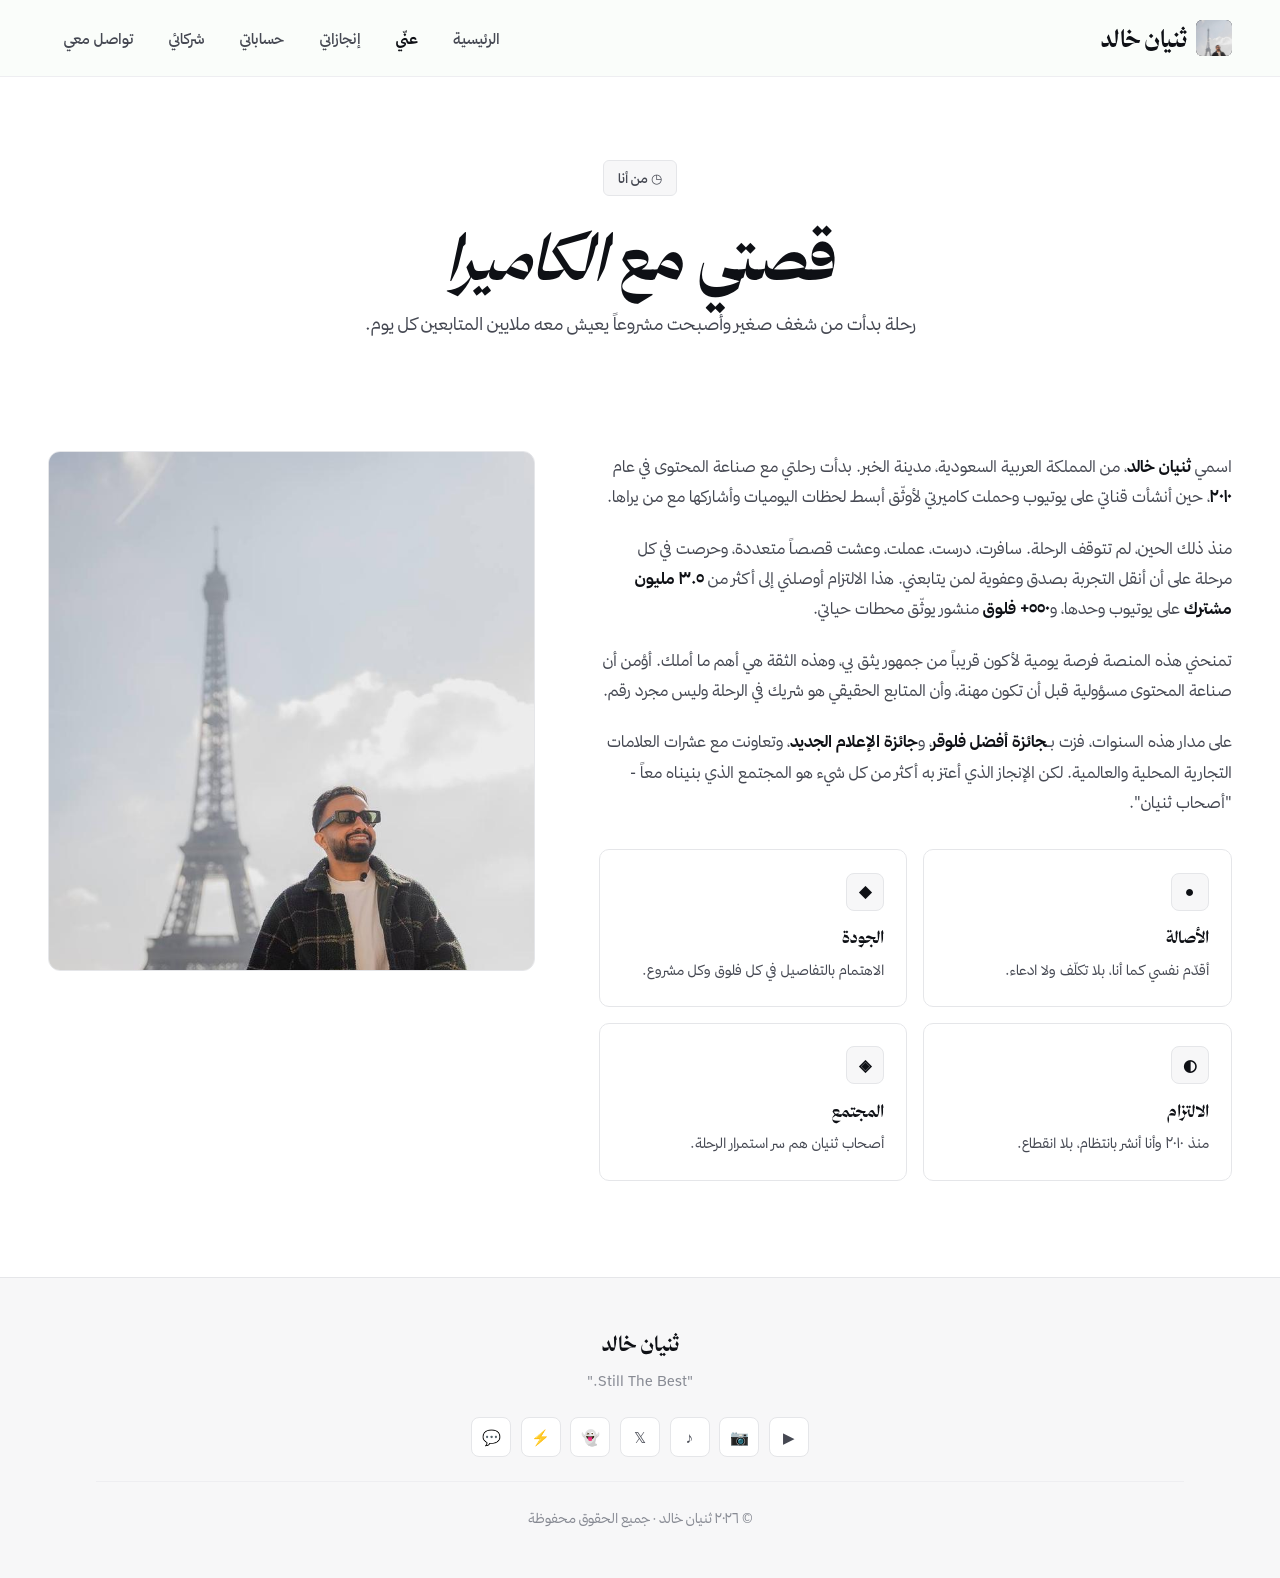
==== about.html @ 7612b8e5 "Add files via upload" ====
<!DOCTYPE html>
<html lang="ar" dir="rtl">
<head>
<meta charset="UTF-8">
<meta name="viewport" content="width=device-width, initial-scale=1.0">
<title>عنّي | ثنيان خالد</title>
<link rel="stylesheet" href="styles.css">
<style>
.about-grid{
  display:grid;
  grid-template-columns:1.3fr 1fr;
  gap:4rem;
  align-items:start;
  margin-top:3rem;
}
.about-content p{
  color:var(--text-soft);
  font-size:1rem;
  line-height:1.9;
  margin-bottom:1.3rem;
}
.about-content p strong{color:var(--text);font-weight:700}

.about-visual{
  position:sticky;
  top:100px;
}
.about-photo{
  width:100%;
  height:520px;
  border-radius:12px;
  overflow:hidden;
  background:var(--bg-soft);
  border:1px solid var(--border);
}
.about-photo img{
  width:100%;
  height:100%;
  object-fit:cover;
  object-position:center top;
}

.values{
  display:grid;
  grid-template-columns:repeat(2,1fr);
  gap:1rem;
  margin-top:2rem;
}
.value-item{
  padding:1.4rem;
  background:#fff;
  border:1px solid var(--border);
  border-radius:10px;
  transition:border-color .2s;
}
.value-item:hover{
  border-color:var(--text-muted);
}
.value-icon{
  width:38px;height:38px;
  border-radius:8px;
  background:var(--bg-soft);
  border:1px solid var(--border);
  display:flex;
  align-items:center;
  justify-content:center;
  color:var(--text);
  font-weight:700;
  margin-bottom:.8rem;
}
.value-item h4{
  font-family:'Thmanyah Display',serif;
  font-size:1.05rem;
  font-weight:700;
  color:var(--text);
  margin-bottom:.3rem;
}
.value-item p{
  color:var(--text-soft);
  font-size:.88rem;
  margin:0;
}

@media (max-width:1024px){
  .about-grid{grid-template-columns:1fr;gap:3rem}
  .about-visual{position:relative;top:0}
  .about-photo{height:480px;max-width:500px;margin:0 auto}
}
@media (max-width:768px){
  .values{grid-template-columns:1fr}
  .about-photo{height:400px}
}
</style>
</head>
<body>

<header class="site-header">
  <a href="index.html" class="brand">
    <span class="brand-mark"><img src="thunayyan.jpg" alt="ث"></span>
    <span>ثنيان خالد</span>
  </a>
  <nav>
    <ul class="nav-menu">
      <li><a href="index.html">الرئيسية</a></li>
      <li><a href="about.html" class="active">عنّي</a></li>
      <li><a href="achievements.html">إنجازاتي</a></li>
      <li><a href="social.html">حساباتي</a></li>
      <li><a href="partners.html">شركائي</a></li>
      <li><a href="contact.html">تواصل معي</a></li>
    </ul>
  </nav>
  <button class="menu-toggle" aria-label="القائمة">☰</button>
</header>

<main>
  <div class="container">
    <section class="page-hero">
      <div class="breadcrumb">◷ من أنا</div>
      <h1>قصتي مع <span class="accent">الكاميرا</span></h1>
      <p class="lead">رحلة بدأت من شغف صغير وأصبحت مشروعاً يعيش معه ملايين المتابعين كل يوم.</p>
    </section>

    <section>
      <div class="about-grid">
        <div class="about-content reveal">
          <p>اسمي <strong>ثنيان خالد</strong>، من المملكة العربية السعودية، مدينة الخبر. بدأت رحلتي مع صناعة المحتوى في عام <strong>٢٠١٠</strong>، حين أنشأت قناتي على يوتيوب وحملت كاميرتي لأوثّق أبسط لحظات اليوميات وأشاركها مع من يراها.</p>
          
          <p>منذ ذلك الحين، لم تتوقف الرحلة. سافرت، درست، عملت، وعشت قصصاً متعددة، وحرصت في كل مرحلة على أن أنقل التجربة بصدق وعفوية لمن يتابعني. هذا الالتزام أوصلني إلى أكثر من <strong>٣.٥ مليون مشترك</strong> على يوتيوب وحدها، و<strong>٥٥٠+ فلوق</strong> منشور يوثّق محطات حياتي.</p>

          <p>تمنحني هذه المنصة فرصة يومية لأكون قريباً من جمهور يثق بي، وهذه الثقة هي أهم ما أملك. أؤمن أن صناعة المحتوى مسؤولية قبل أن تكون مهنة، وأن المتابع الحقيقي هو شريك في الرحلة وليس مجرد رقم.</p>

          <p>على مدار هذه السنوات، فزت بـ<strong>جائزة أفضل فلوقر</strong>، و<strong>جائزة الإعلام الجديد</strong>، وتعاونت مع عشرات العلامات التجارية المحلية والعالمية. لكن الإنجاز الذي أعتز به أكثر من كل شيء هو المجتمع الذي بنيناه معاً - "أصحاب ثنيان".</p>

          <div class="values">
            <div class="value-item reveal">
              <div class="value-icon">●</div>
              <h4>الأصالة</h4>
              <p>أقدّم نفسي كما أنا، بلا تكلّف ولا ادعاء.</p>
            </div>
            <div class="value-item reveal">
              <div class="value-icon">◆</div>
              <h4>الجودة</h4>
              <p>الاهتمام بالتفاصيل في كل فلوق وكل مشروع.</p>
            </div>
            <div class="value-item reveal">
              <div class="value-icon">◐</div>
              <h4>الالتزام</h4>
              <p>منذ ٢٠١٠ وأنا أنشر بانتظام، بلا انقطاع.</p>
            </div>
            <div class="value-item reveal">
              <div class="value-icon">◈</div>
              <h4>المجتمع</h4>
              <p>أصحاب ثنيان هم سر استمرار الرحلة.</p>
            </div>
          </div>
        </div>

        <div class="about-visual reveal">
          <div class="about-photo">
            <img src="thunayyan.jpg" alt="ثنيان خالد">
          </div>
        </div>
      </div>
    </section>
  </div>
</main>

<footer class="site-footer">
  <div class="container">
    <div class="footer-brand">ثنيان خالد</div>
    <div class="footer-quote">"Still The Best."</div>
    <div class="footer-social">
      <a href="https://www.youtube.com/channel/UCtAUHu0stm1w5Sw_m1CaIKw" target="_blank">▶</a>
      <a href="https://www.instagram.com/thunayyan16" target="_blank">📷</a>
      <a href="https://www.tiktok.com/@tounk16" target="_blank">♪</a>
      <a href="https://x.com/Thunayyan16" target="_blank">𝕏</a>
      <a href="https://www.snapchat.com/@toun16" target="_blank">👻</a>
      <a href="https://kick.com/thunayyan16" target="_blank">⚡</a>
      <a href="https://discord.com/invite/25SVM4dC" target="_blank">💬</a>
    </div>
    <div class="footer-copy">© ٢٠٢٦ ثنيان خالد · جميع الحقوق محفوظة</div>
  </div>
</footer>

<script src="script.js"></script>
</body>
</html>
---- styles.css ----
/* ============================================
   THUNAYYAN KHALID — Personal Website
   Shared Styles
   ============================================ */

/* ===== خطوط ثمانية ===== */
@font-face{
  font-family:'Thmanyah Sans';
  src:url('fonts/thmanyahsans-Light.woff2') format('woff2');
  font-weight:300;font-style:normal;font-display:swap;
}
@font-face{
  font-family:'Thmanyah Sans';
  src:url('fonts/thmanyahsans-Regular.woff2') format('woff2');
  font-weight:400;font-style:normal;font-display:swap;
}
@font-face{
  font-family:'Thmanyah Sans';
  src:url('fonts/thmanyahsans-Medium.woff2') format('woff2');
  font-weight:500;font-style:normal;font-display:swap;
}
@font-face{
  font-family:'Thmanyah Sans';
  src:url('fonts/thmanyahsans-Bold.woff2') format('woff2');
  font-weight:700;font-style:normal;font-display:swap;
}
@font-face{
  font-family:'Thmanyah Sans';
  src:url('fonts/thmanyahsans-Black.woff2') format('woff2');
  font-weight:900;font-style:normal;font-display:swap;
}
@font-face{
  font-family:'Thmanyah Display';
  src:url('fonts/thmanyahserifdisplay-Regular.woff2') format('woff2');
  font-weight:400;font-style:normal;font-display:swap;
}
@font-face{
  font-family:'Thmanyah Display';
  src:url('fonts/thmanyahserifdisplay-Medium.woff2') format('woff2');
  font-weight:500;font-style:normal;font-display:swap;
}
@font-face{
  font-family:'Thmanyah Display';
  src:url('fonts/thmanyahserifdisplay-Bold.woff2') format('woff2');
  font-weight:700;font-style:normal;font-display:swap;
}
@font-face{
  font-family:'Thmanyah Display';
  src:url('fonts/thmanyahserifdisplay-Black.woff2') format('woff2');
  font-weight:900;font-style:normal;font-display:swap;
}

/* ===== المتغيرات اللونية - باليت أخضر فاتح وأبيض مريح ===== */
:root{
  --bg:#ffffff;
  --bg-soft:#f7f7f8;
  --bg-card:#ffffff;
  --green-50:#f5f5f6;
  --green-100:#ebebed;
  --green-200:#dcdce0;
  --green-300:#9ea0a8;
  --green-400:#5a5d68;
  --green-500:#2c3038;
  --green-600:#1a1d24;
  --green-700:#0e1015;
  --accent:#2c3038;
  --accent-soft:#f0f0f2;
  --text:#0e1015;
  --text-soft:#454852;
  --text-muted:#878a93;
  --border:#e5e6e9;
  --border-soft:#eeeef1;
  --shadow-sm:0 1px 2px rgba(14,16,21,.04);
  --shadow:0 2px 12px rgba(14,16,21,.06);
  --shadow-lg:0 8px 28px rgba(14,16,21,.08);
  --shadow-xl:0 16px 40px rgba(14,16,21,.10);
}

*{margin:0;padding:0;box-sizing:border-box}
html{scroll-behavior:smooth}
body{
  font-family:'Thmanyah Sans',sans-serif;
  background:var(--bg);
  color:var(--text);
  line-height:1.7;
  overflow-x:hidden;
  min-height:100vh;
}

/* ===== خلفية نظيفة ===== */
body::before{
  content:'';
  position:fixed;
  inset:0;
  background:var(--bg);
  z-index:0;
  pointer-events:none;
}

a{color:inherit;text-decoration:none}
img{max-width:100%;display:block}

/* ===== الهيدر / النافيغيشن ===== */
.site-header{
  position:fixed;
  top:0;right:0;left:0;
  z-index:100;
  padding:1.1rem 3rem;
  background:rgba(250,253,249,.85);
  backdrop-filter:blur(20px);
  -webkit-backdrop-filter:blur(20px);
  border-bottom:1px solid var(--border-soft);
  display:flex;
  justify-content:space-between;
  align-items:center;
  transition:all .3s ease;
}
.brand{
  font-family:'Thmanyah Display',serif;
  font-size:1.5rem;
  font-weight:700;
  color:var(--text);
  letter-spacing:-.3px;
  display:flex;
  align-items:center;
  gap:.6rem;
}
.brand-mark{
  width:36px;height:36px;
  border-radius:6px;
  background:var(--text);
  display:flex;
  align-items:center;
  justify-content:center;
  color:#fff;
  font-family:'Thmanyah Display',serif;
  font-size:1.1rem;
  font-weight:700;
  overflow:hidden;
}
.brand-mark img{
  width:100%;
  height:100%;
  object-fit:cover;
  object-position:center top;
}

.nav-menu{
  display:flex;
  gap:.2rem;
  list-style:none;
  align-items:center;
}
.nav-menu a{
  padding:.55rem 1rem;
  border-radius:6px;
  font-size:.92rem;
  font-weight:500;
  color:var(--text-soft);
  transition:color .2s ease;
}
.nav-menu a:hover{
  color:var(--text);
}
.nav-menu a.active{
  color:var(--text);
  font-weight:700;
}
.menu-toggle{
  display:none;
  background:none;
  border:none;
  font-size:1.4rem;
  color:var(--text);
  cursor:pointer;
  padding:.5rem;
}

/* ===== الحاوي الرئيسي ===== */
main{
  position:relative;
  z-index:1;
  padding-top:80px;
  min-height:100vh;
}
.container{
  max-width:1280px;
  margin:0 auto;
  padding:0 3rem;
}

/* ===== Hero / صدر الصفحة لكل صفحة داخلية ===== */
.page-hero{
  padding:5rem 0 4rem;
  text-align:center;
  position:relative;
}
.page-hero .breadcrumb{
  display:inline-flex;
  align-items:center;
  gap:.5rem;
  padding:.35rem .9rem;
  background:var(--bg-soft);
  border:1px solid var(--border);
  border-radius:6px;
  font-size:.82rem;
  color:var(--text-soft);
  margin-bottom:1.5rem;
  font-weight:500;
}
.page-hero h1{
  font-family:'Thmanyah Display',serif;
  font-size:clamp(2.2rem,5vw,4rem);
  font-weight:700;
  color:var(--text);
  line-height:1.15;
  margin-bottom:1rem;
  letter-spacing:-1px;
}
.page-hero h1 .accent{
  color:var(--text);
  font-style:italic;
  font-weight:500;
}
.page-hero p.lead{
  font-size:1.1rem;
  color:var(--text-soft);
  max-width:640px;
  margin:0 auto;
  font-weight:400;
}

/* ===== العناوين الفرعية ===== */
.section-title{
  font-family:'Thmanyah Display',serif;
  font-size:clamp(1.7rem,3.2vw,2.3rem);
  font-weight:700;
  color:var(--text);
  margin-bottom:.7rem;
  letter-spacing:-.3px;
}
.section-subtitle{
  color:var(--text-soft);
  font-size:1rem;
  margin-bottom:3rem;
  max-width:600px;
}
.eyebrow{
  display:inline-block;
  font-size:.75rem;
  font-weight:700;
  color:var(--text-muted);
  letter-spacing:2px;
  text-transform:uppercase;
  margin-bottom:.8rem;
}

/* ===== الأزرار ===== */
.btn{
  display:inline-flex;
  align-items:center;
  gap:.5rem;
  padding:.85rem 1.8rem;
  border-radius:50px;
  font-family:inherit;
  font-size:.95rem;
  font-weight:700;
  cursor:pointer;
  border:none;
  transition:all .3s ease;
  text-decoration:none;
}
.btn-primary{
  background:var(--text);
  color:#fff;
}
.btn-primary:hover{
  background:var(--green-700);
  transform:translateY(-1px);
  box-shadow:var(--shadow);
}
.btn-ghost{
  background:transparent;
  color:var(--text);
  border:1.5px solid var(--border);
}
.btn-ghost:hover{
  background:var(--bg-soft);
  border-color:var(--green-300);
}

/* ===== الفوتر ===== */
.site-footer{
  margin-top:6rem;
  padding:3rem;
  background:var(--bg-soft);
  border-top:1px solid var(--border);
  text-align:center;
}
.footer-brand{
  font-family:'Thmanyah Display',serif;
  font-size:1.3rem;
  font-weight:700;
  color:var(--text);
  margin-bottom:.5rem;
}
.footer-quote{
  color:var(--text-muted);
  font-size:.9rem;
  margin-bottom:1.5rem;
}
.footer-social{
  display:flex;
  justify-content:center;
  gap:.6rem;
  margin-bottom:1.5rem;
  flex-wrap:wrap;
}
.footer-social a{
  width:40px;height:40px;
  border-radius:8px;
  background:#fff;
  border:1px solid var(--border);
  display:flex;
  align-items:center;
  justify-content:center;
  color:var(--text-soft);
  transition:all .2s;
  font-size:.95rem;
}
.footer-social a:hover{
  background:var(--text);
  color:#fff;
  border-color:var(--text);
}
.footer-copy{
  color:var(--text-muted);
  font-size:.85rem;
  padding-top:1.5rem;
  border-top:1px solid var(--border-soft);
}

/* ===== أنميشن الكشف عند التمرير ===== */
.reveal{
  opacity:0;
  transform:translateY(30px);
  transition:opacity .7s ease,transform .7s ease;
}
.reveal.visible{
  opacity:1;
  transform:translateY(0);
}

/* ===== استجابة ===== */
@media (max-width:1024px){
  .site-header{padding:1rem 1.5rem}
  .container{padding:0 1.5rem}
}
@media (max-width:840px){
  .nav-menu{
    position:fixed;
    top:70px;
    right:0;left:0;
    flex-direction:column;
    align-items:stretch;
    background:#fff;
    padding:1.5rem;
    gap:.4rem;
    transform:translateY(-150%);
    transition:transform .35s ease;
    box-shadow:var(--shadow);
    border-bottom:1px solid var(--border);
  }
  .nav-menu.open{transform:translateY(0)}
  .nav-menu a{text-align:right;padding:.8rem 1rem}
  .menu-toggle{display:block}
  .page-hero{padding:3rem 0 2rem}
  .site-footer{padding:2.5rem 1.5rem}
}
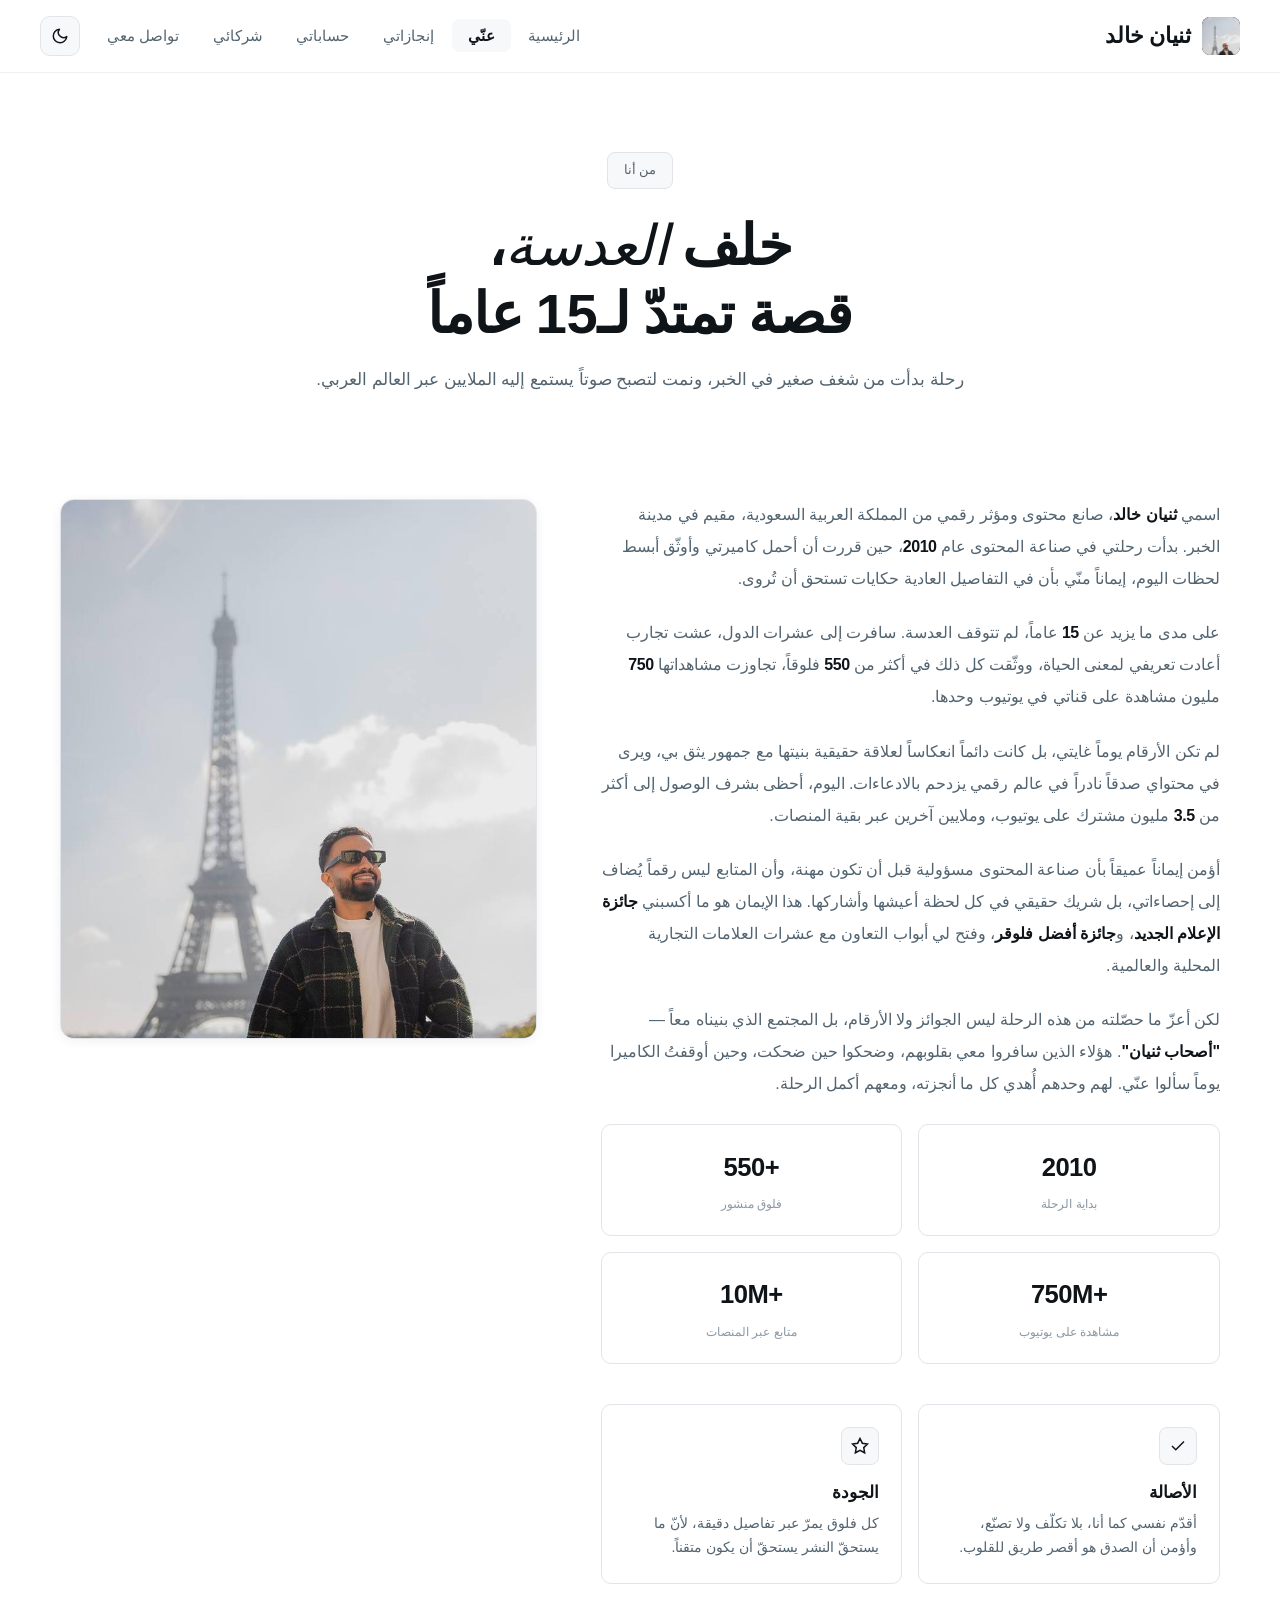
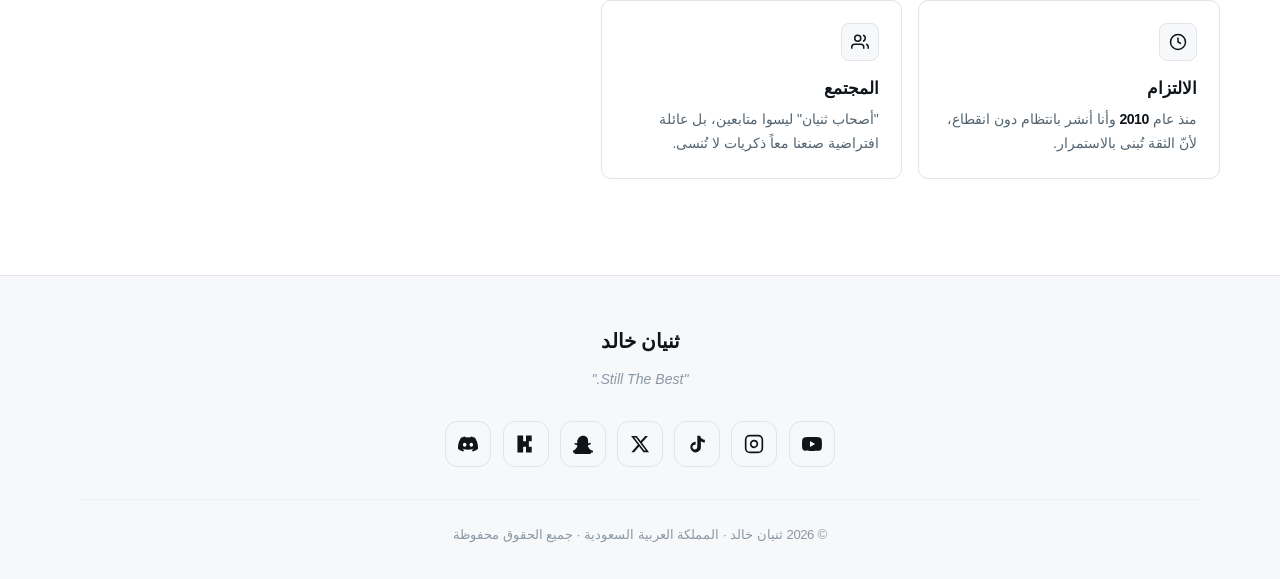
==== commit b94b4f3a: "Add files via upload" ====
--- a/about.html
+++ b/about.html
@@ -4,6 +4,8 @@
 <meta charset="UTF-8">
 <meta name="viewport" content="width=device-width, initial-scale=1.0">
 <title>عنّي | ثنيان خالد</title>
+<meta name="description" content="تعرّف على ثنيان خالد، صانع المحتوى السعودي ورائد توثيق اليوميات منذ عام 2010">
+<link rel="icon" type="image/jpeg" href="thunayyan.jpg">
 <link rel="stylesheet" href="styles.css">
 <style>
 .about-grid{
@@ -16,10 +18,11 @@
 .about-content p{
   color:var(--text-soft);
   font-size:1rem;
-  line-height:1.9;
-  margin-bottom:1.3rem;
-}
-.about-content p strong{color:var(--text);font-weight:700}
+  line-height:2;
+  margin-bottom:1.4rem;
+}
+.about-content p strong{color:var(--text);font-weight:600}
+.about-content p .num{font-weight:700;color:var(--text)}
 
 .about-visual{
   position:sticky;
@@ -27,34 +30,66 @@
 }
 .about-photo{
   width:100%;
-  height:520px;
-  border-radius:12px;
+  height:540px;
+  border-radius:14px;
   overflow:hidden;
   background:var(--bg-soft);
   border:1px solid var(--border);
+  box-shadow:var(--shadow);
 }
 .about-photo img{
   width:100%;
   height:100%;
   object-fit:cover;
   object-position:center top;
+  transition:transform .6s ease;
+}
+.about-photo:hover img{transform:scale(1.03)}
+
+.about-facts{
+  display:grid;
+  grid-template-columns:1fr 1fr;
+  gap:1rem;
+  margin-top:1.5rem;
+}
+.fact{
+  padding:1.2rem;
+  background:var(--bg-card);
+  border:1px solid var(--border);
+  border-radius:10px;
+  text-align:center;
+}
+.fact .num{
+  font-family:'Inter',sans-serif;
+  font-size:1.6rem;
+  font-weight:700;
+  color:var(--text);
+  display:block;
+  letter-spacing:-.5px;
+  direction:ltr;
+}
+.fact .lbl{
+  font-size:.78rem;
+  color:var(--text-muted);
+  margin-top:.3rem;
 }
 
 .values{
   display:grid;
   grid-template-columns:repeat(2,1fr);
   gap:1rem;
-  margin-top:2rem;
+  margin-top:2.5rem;
 }
 .value-item{
   padding:1.4rem;
-  background:#fff;
+  background:var(--bg-card);
   border:1px solid var(--border);
   border-radius:10px;
-  transition:border-color .2s;
+  transition:all .25s;
 }
 .value-item:hover{
   border-color:var(--text-muted);
+  transform:translateY(-2px);
 }
 .value-icon{
   width:38px;height:38px;
@@ -65,9 +100,9 @@
   align-items:center;
   justify-content:center;
   color:var(--text);
-  font-weight:700;
   margin-bottom:.8rem;
 }
+.value-icon svg{width:18px;height:18px}
 .value-item h4{
   font-family:'Thmanyah Display',serif;
   font-size:1.05rem;
@@ -79,16 +114,20 @@
   color:var(--text-soft);
   font-size:.88rem;
   margin:0;
+  line-height:1.7;
 }
 
 @media (max-width:1024px){
   .about-grid{grid-template-columns:1fr;gap:3rem}
-  .about-visual{position:relative;top:0}
-  .about-photo{height:480px;max-width:500px;margin:0 auto}
-}
-@media (max-width:768px){
+  .about-visual{position:relative;top:0;max-width:520px;margin:0 auto}
+  .about-photo{height:480px}
+}
+@media (max-width:600px){
   .values{grid-template-columns:1fr}
-  .about-photo{height:400px}
+  .about-photo{height:380px}
+  .about-facts{grid-template-columns:1fr 1fr;gap:.7rem}
+  .fact{padding:1rem .8rem}
+  .fact .num{font-size:1.35rem}
 }
 </style>
 </head>
@@ -99,58 +138,93 @@
     <span class="brand-mark"><img src="thunayyan.jpg" alt="ث"></span>
     <span>ثنيان خالد</span>
   </a>
-  <nav>
-    <ul class="nav-menu">
-      <li><a href="index.html">الرئيسية</a></li>
-      <li><a href="about.html" class="active">عنّي</a></li>
-      <li><a href="achievements.html">إنجازاتي</a></li>
-      <li><a href="social.html">حساباتي</a></li>
-      <li><a href="partners.html">شركائي</a></li>
-      <li><a href="contact.html">تواصل معي</a></li>
-    </ul>
-  </nav>
-  <button class="menu-toggle" aria-label="القائمة">☰</button>
+  <div class="nav-wrapper">
+    <nav>
+      <ul class="nav-menu">
+        <li><a href="index.html">الرئيسية</a></li>
+        <li><a href="about.html" class="active">عنّي</a></li>
+        <li><a href="achievements.html">إنجازاتي</a></li>
+        <li><a href="social.html">حساباتي</a></li>
+        <li><a href="partners.html">شركائي</a></li>
+        <li><a href="contact.html">تواصل معي</a></li>
+      </ul>
+    </nav>
+    <button class="theme-toggle" aria-label="تبديل الوضع">
+      <svg class="icon-moon" viewBox="0 0 24 24" fill="none" stroke="currentColor" stroke-width="2" stroke-linecap="round" stroke-linejoin="round"><path d="M21 12.79A9 9 0 1 1 11.21 3 7 7 0 0 0 21 12.79z"/></svg>
+      <svg class="icon-sun" viewBox="0 0 24 24" fill="none" stroke="currentColor" stroke-width="2" stroke-linecap="round" stroke-linejoin="round"><circle cx="12" cy="12" r="5"/><line x1="12" y1="1" x2="12" y2="3"/><line x1="12" y1="21" x2="12" y2="23"/><line x1="4.22" y1="4.22" x2="5.64" y2="5.64"/><line x1="18.36" y1="18.36" x2="19.78" y2="19.78"/><line x1="1" y1="12" x2="3" y2="12"/><line x1="21" y1="12" x2="23" y2="12"/><line x1="4.22" y1="19.78" x2="5.64" y2="18.36"/><line x1="18.36" y1="5.64" x2="19.78" y2="4.22"/></svg>
+    </button>
+    <button class="menu-toggle" aria-label="القائمة">☰</button>
+  </div>
 </header>
 
 <main>
   <div class="container">
     <section class="page-hero">
-      <div class="breadcrumb">◷ من أنا</div>
-      <h1>قصتي مع <span class="accent">الكاميرا</span></h1>
-      <p class="lead">رحلة بدأت من شغف صغير وأصبحت مشروعاً يعيش معه ملايين المتابعين كل يوم.</p>
+      <div class="breadcrumb">من أنا</div>
+      <h1>خلف <span class="accent">العدسة</span>،<br>قصة تمتدّ لـ<span class="num"> 15</span> عاماً</h1>
+      <p class="lead">رحلة بدأت من شغف صغير في الخبر، ونمت لتصبح صوتاً يستمع إليه الملايين عبر العالم العربي.</p>
     </section>
 
     <section>
       <div class="about-grid">
         <div class="about-content reveal">
-          <p>اسمي <strong>ثنيان خالد</strong>، من المملكة العربية السعودية، مدينة الخبر. بدأت رحلتي مع صناعة المحتوى في عام <strong>٢٠١٠</strong>، حين أنشأت قناتي على يوتيوب وحملت كاميرتي لأوثّق أبسط لحظات اليوميات وأشاركها مع من يراها.</p>
+          <p>اسمي <strong>ثنيان خالد</strong>، صانع محتوى ومؤثر رقمي من المملكة العربية السعودية، مقيم في مدينة الخبر. بدأت رحلتي في صناعة المحتوى عام <span class="num">2010</span>، حين قررت أن أحمل كاميرتي وأوثّق أبسط لحظات اليوم، إيماناً منّي بأن في التفاصيل العادية حكايات تستحق أن تُروى.</p>
           
-          <p>منذ ذلك الحين، لم تتوقف الرحلة. سافرت، درست، عملت، وعشت قصصاً متعددة، وحرصت في كل مرحلة على أن أنقل التجربة بصدق وعفوية لمن يتابعني. هذا الالتزام أوصلني إلى أكثر من <strong>٣.٥ مليون مشترك</strong> على يوتيوب وحدها، و<strong>٥٥٠+ فلوق</strong> منشور يوثّق محطات حياتي.</p>
-
-          <p>تمنحني هذه المنصة فرصة يومية لأكون قريباً من جمهور يثق بي، وهذه الثقة هي أهم ما أملك. أؤمن أن صناعة المحتوى مسؤولية قبل أن تكون مهنة، وأن المتابع الحقيقي هو شريك في الرحلة وليس مجرد رقم.</p>
-
-          <p>على مدار هذه السنوات، فزت بـ<strong>جائزة أفضل فلوقر</strong>، و<strong>جائزة الإعلام الجديد</strong>، وتعاونت مع عشرات العلامات التجارية المحلية والعالمية. لكن الإنجاز الذي أعتز به أكثر من كل شيء هو المجتمع الذي بنيناه معاً - "أصحاب ثنيان".</p>
+          <p>على مدى ما يزيد عن <span class="num">15</span> عاماً، لم تتوقف العدسة. سافرت إلى عشرات الدول، عشت تجارب أعادت تعريفي لمعنى الحياة، ووثّقت كل ذلك في أكثر من <span class="num">550</span> فلوقاً، تجاوزت مشاهداتها <span class="num">750</span> مليون مشاهدة على قناتي في يوتيوب وحدها.</p>
+
+          <p>لم تكن الأرقام يوماً غايتي، بل كانت دائماً انعكاساً لعلاقة حقيقية بنيتها مع جمهور يثق بي، ويرى في محتواي صدقاً نادراً في عالم رقمي يزدحم بالادعاءات. اليوم، أحظى بشرف الوصول إلى أكثر من <span class="num">3.5</span> مليون مشترك على يوتيوب، وملايين آخرين عبر بقية المنصات.</p>
+
+          <p>أؤمن إيماناً عميقاً بأن صناعة المحتوى مسؤولية قبل أن تكون مهنة، وأن المتابع ليس رقماً يُضاف إلى إحصاءاتي، بل شريك حقيقي في كل لحظة أعيشها وأشاركها. هذا الإيمان هو ما أكسبني <strong>جائزة الإعلام الجديد</strong>، و<strong>جائزة أفضل فلوقر</strong>، وفتح لي أبواب التعاون مع عشرات العلامات التجارية المحلية والعالمية.</p>
+
+          <p>لكن أعزّ ما حصّلته من هذه الرحلة ليس الجوائز ولا الأرقام، بل المجتمع الذي بنيناه معاً — <strong>"أصحاب ثنيان"</strong>. هؤلاء الذين سافروا معي بقلوبهم، وضحكوا حين ضحكت، وحين أوقفتُ الكاميرا يوماً سألوا عنّي. لهم وحدهم أُهدي كل ما أنجزته، ومعهم أكمل الرحلة.</p>
+
+          <div class="about-facts">
+            <div class="fact">
+              <span class="num">2010</span>
+              <div class="lbl">بداية الرحلة</div>
+            </div>
+            <div class="fact">
+              <span class="num">550+</span>
+              <div class="lbl">فلوق منشور</div>
+            </div>
+            <div class="fact">
+              <span class="num">750M+</span>
+              <div class="lbl">مشاهدة على يوتيوب</div>
+            </div>
+            <div class="fact">
+              <span class="num">10M+</span>
+              <div class="lbl">متابع عبر المنصات</div>
+            </div>
+          </div>
 
           <div class="values">
-            <div class="value-item reveal">
-              <div class="value-icon">●</div>
+            <div class="value-item">
+              <div class="value-icon">
+                <svg viewBox="0 0 24 24" fill="none" stroke="currentColor" stroke-width="2"><polyline points="20 6 9 17 4 12"/></svg>
+              </div>
               <h4>الأصالة</h4>
-              <p>أقدّم نفسي كما أنا، بلا تكلّف ولا ادعاء.</p>
-            </div>
-            <div class="value-item reveal">
-              <div class="value-icon">◆</div>
+              <p>أقدّم نفسي كما أنا، بلا تكلّف ولا تصنّع، وأؤمن أن الصدق هو أقصر طريق للقلوب.</p>
+            </div>
+            <div class="value-item">
+              <div class="value-icon">
+                <svg viewBox="0 0 24 24" fill="none" stroke="currentColor" stroke-width="2"><polygon points="12 2 15.09 8.26 22 9.27 17 14.14 18.18 21.02 12 17.77 5.82 21.02 7 14.14 2 9.27 8.91 8.26 12 2"/></svg>
+              </div>
               <h4>الجودة</h4>
-              <p>الاهتمام بالتفاصيل في كل فلوق وكل مشروع.</p>
-            </div>
-            <div class="value-item reveal">
-              <div class="value-icon">◐</div>
+              <p>كل فلوق يمرّ عبر تفاصيل دقيقة، لأنّ ما يستحقّ النشر يستحقّ أن يكون متقناً.</p>
+            </div>
+            <div class="value-item">
+              <div class="value-icon">
+                <svg viewBox="0 0 24 24" fill="none" stroke="currentColor" stroke-width="2"><circle cx="12" cy="12" r="10"/><polyline points="12 6 12 12 16 14"/></svg>
+              </div>
               <h4>الالتزام</h4>
-              <p>منذ ٢٠١٠ وأنا أنشر بانتظام، بلا انقطاع.</p>
-            </div>
-            <div class="value-item reveal">
-              <div class="value-icon">◈</div>
+              <p>منذ عام <span class="num">2010</span> وأنا أنشر بانتظام دون انقطاع، لأنّ الثقة تُبنى بالاستمرار.</p>
+            </div>
+            <div class="value-item">
+              <div class="value-icon">
+                <svg viewBox="0 0 24 24" fill="none" stroke="currentColor" stroke-width="2"><path d="M17 21v-2a4 4 0 00-4-4H5a4 4 0 00-4 4v2"/><circle cx="9" cy="7" r="4"/><path d="M23 21v-2a4 4 0 00-3-3.87"/><path d="M16 3.13a4 4 0 010 7.75"/></svg>
+              </div>
               <h4>المجتمع</h4>
-              <p>أصحاب ثنيان هم سر استمرار الرحلة.</p>
+              <p>"أصحاب ثنيان" ليسوا متابعين، بل عائلة افتراضية صنعنا معاً ذكريات لا تُنسى.</p>
             </div>
           </div>
         </div>
@@ -170,15 +244,15 @@
     <div class="footer-brand">ثنيان خالد</div>
     <div class="footer-quote">"Still The Best."</div>
     <div class="footer-social">
-      <a href="https://www.youtube.com/channel/UCtAUHu0stm1w5Sw_m1CaIKw" target="_blank">▶</a>
-      <a href="https://www.instagram.com/thunayyan16" target="_blank">📷</a>
-      <a href="https://www.tiktok.com/@tounk16" target="_blank">♪</a>
-      <a href="https://x.com/Thunayyan16" target="_blank">𝕏</a>
-      <a href="https://www.snapchat.com/@toun16" target="_blank">👻</a>
-      <a href="https://kick.com/thunayyan16" target="_blank">⚡</a>
-      <a href="https://discord.com/invite/25SVM4dC" target="_blank">💬</a>
+      <a href="https://www.youtube.com/channel/UCtAUHu0stm1w5Sw_m1CaIKw" target="_blank" rel="noopener" class="social-icon-frame" aria-label="YouTube"><svg viewBox="0 0 24 24" fill="currentColor"><path d="M23.498 6.186a3.016 3.016 0 00-2.122-2.136C19.505 3.545 12 3.545 12 3.545s-7.505 0-9.377.505A3.017 3.017 0 00.502 6.186C0 8.07 0 12 0 12s0 3.93.502 5.814a3.016 3.016 0 002.122 2.136c1.871.505 9.376.505 9.376.505s7.505 0 9.377-.505a3.015 3.015 0 002.122-2.136C24 15.93 24 12 24 12s0-3.93-.502-5.814zM9.545 15.568V8.432L15.818 12l-6.273 3.568z"/></svg></a>
+      <a href="https://www.instagram.com/thunayyan16" target="_blank" rel="noopener" class="social-icon-frame" aria-label="Instagram"><svg viewBox="0 0 24 24" fill="none" stroke="currentColor" stroke-width="2"><rect x="2" y="2" width="20" height="20" rx="5"/><path d="M16 11.37A4 4 0 1112.63 8 4 4 0 0116 11.37z"/><line x1="17.5" y1="6.5" x2="17.51" y2="6.5"/></svg></a>
+      <a href="https://www.tiktok.com/@tounk16" target="_blank" rel="noopener" class="social-icon-frame" aria-label="TikTok"><svg viewBox="0 0 24 24" fill="currentColor"><path d="M19.59 6.69a4.83 4.83 0 01-3.77-4.25V2h-3.45v13.67a2.89 2.89 0 01-5.2 1.74 2.89 2.89 0 012.31-4.64 2.93 2.93 0 01.88.13V9.4a6.84 6.84 0 00-1-.05A6.33 6.33 0 005.8 20.1a6.34 6.34 0 0010.86-4.43v-7a8.16 8.16 0 004.77 1.52v-3.4a4.85 4.85 0 01-1.84-.1z"/></svg></a>
+      <a href="https://x.com/Thunayyan16" target="_blank" rel="noopener" class="social-icon-frame" aria-label="X"><svg viewBox="0 0 24 24" fill="currentColor"><path d="M18.244 2.25h3.308l-7.227 8.26 8.502 11.24H16.17l-5.214-6.817L4.99 21.75H1.68l7.73-8.835L1.254 2.25H8.08l4.713 6.231zm-1.161 17.52h1.833L7.084 4.126H5.117z"/></svg></a>
+      <a href="https://www.snapchat.com/@toun16" target="_blank" rel="noopener" class="social-icon-frame" aria-label="Snapchat"><svg viewBox="0 0 24 24" fill="currentColor"><path d="M12.166 2c4.038 0 5.962 2.954 6.013 6.273.012.91 0 1.81-.077 2.692.078.046.252.103.575.103.337-.012.736-.103 1.171-.32.122-.06.272-.106.435-.106.21 0 .42.043.575.106.42.156.658.45.658.79.012.41-.353.789-1.092 1.083-.139.057-.32.117-.512.18-.633.207-1.594.519-1.85 1.122-.135.32-.082.731.156 1.225v.012c.078.18 2.014 4.434 6.18 5.118.319.052.55.343.532.665a.872.872 0 01-.046.227c-.27.633-1.402 1.097-3.466 1.42-.066.094-.135.45-.18.661-.045.21-.09.428-.156.66a.582.582 0 01-.607.426h-.024c-.135 0-.33-.024-.575-.075-.378-.075-.84-.15-1.42-.15-.34 0-.687.024-1.039.085-.681.117-1.27.532-1.949 1.018-.972.687-2.073 1.466-3.726 1.466l-.156-.005c-.045.005-.105.005-.165.005-1.654 0-2.755-.779-3.726-1.466-.681-.486-1.268-.901-1.95-1.018a6.115 6.115 0 00-1.039-.084c-.61 0-1.091.094-1.42.16-.234.046-.435.082-.575.082a.582.582 0 01-.622-.434c-.06-.221-.105-.45-.15-.66-.045-.211-.117-.563-.18-.657-2.064-.323-3.196-.787-3.466-1.42a.866.866 0 01-.046-.227.642.642 0 01.532-.665c4.166-.684 6.102-4.938 6.18-5.118v-.012c.238-.494.29-.906.156-1.225-.256-.603-1.217-.915-1.85-1.122a16.32 16.32 0 01-.512-.18c-.989-.39-1.137-.866-1.087-1.194.082-.45.706-.78 1.22-.78.151 0 .272.024.39.082.45.21.85.32 1.181.32.354 0 .55-.082.62-.121-.077-.882-.09-1.782-.077-2.692C6.204 4.954 8.128 2 12.166 2z"/></svg></a>
+      <a href="https://kick.com/thunayyan16" target="_blank" rel="noopener" class="social-icon-frame" aria-label="Kick"><svg viewBox="0 0 24 24" fill="currentColor"><path d="M1.714 1.714h6.857v6.857h3.429V1.714h6.857v6.857h-3.429v6.858h3.429v6.857h-6.857v-6.857H8.571v6.857H1.714V1.714z"/></svg></a>
+      <a href="https://discord.com/invite/25SVM4dC" target="_blank" rel="noopener" class="social-icon-frame" aria-label="Discord"><svg viewBox="0 0 24 24" fill="currentColor"><path d="M20.317 4.37a19.791 19.791 0 00-4.885-1.515.074.074 0 00-.079.037c-.21.375-.444.864-.608 1.25a18.27 18.27 0 00-5.487 0 12.64 12.64 0 00-.617-1.25.077.077 0 00-.079-.037A19.736 19.736 0 003.677 4.37a.07.07 0 00-.032.027C.533 9.046-.32 13.58.099 18.057a.082.082 0 00.031.057 19.9 19.9 0 005.993 3.03.078.078 0 00.084-.028 14.09 14.09 0 001.226-1.994.076.076 0 00-.041-.106 13.107 13.107 0 01-1.872-.892.077.077 0 01-.008-.128 10.2 10.2 0 00.372-.292.074.074 0 01.077-.01c3.928 1.793 8.18 1.793 12.062 0a.074.074 0 01.078.01c.12.098.246.198.373.292a.077.077 0 01-.006.127 12.299 12.299 0 01-1.873.892.077.077 0 00-.041.107c.36.698.772 1.362 1.225 1.993a.076.076 0 00.084.028 19.839 19.839 0 006.002-3.03.077.077 0 00.032-.054c.5-5.177-.838-9.674-3.549-13.66a.061.061 0 00-.031-.03zM8.02 15.33c-1.183 0-2.157-1.085-2.157-2.419 0-1.333.956-2.419 2.157-2.419 1.21 0 2.176 1.096 2.157 2.42 0 1.333-.956 2.418-2.157 2.418zm7.975 0c-1.183 0-2.157-1.085-2.157-2.419 0-1.333.955-2.419 2.157-2.419 1.21 0 2.176 1.096 2.157 2.42 0 1.333-.946 2.418-2.157 2.418z"/></svg></a>
     </div>
-    <div class="footer-copy">© ٢٠٢٦ ثنيان خالد · جميع الحقوق محفوظة</div>
+    <div class="footer-copy">© <span class="num">2026</span> ثنيان خالد · المملكة العربية السعودية · جميع الحقوق محفوظة</div>
   </div>
 </footer>
 
--- a/styles.css
+++ b/styles.css
@@ -1,112 +1,95 @@
 /* ============================================
    THUNAYYAN KHALID — Personal Website
-   Shared Styles
+   Professional Theme with Dark/Light Mode
    ============================================ */
 
-/* ===== خطوط ثمانية ===== */
-@font-face{
-  font-family:'Thmanyah Sans';
-  src:url('fonts/thmanyahsans-Light.woff2') format('woff2');
-  font-weight:300;font-style:normal;font-display:swap;
-}
-@font-face{
-  font-family:'Thmanyah Sans';
-  src:url('fonts/thmanyahsans-Regular.woff2') format('woff2');
-  font-weight:400;font-style:normal;font-display:swap;
-}
-@font-face{
-  font-family:'Thmanyah Sans';
-  src:url('fonts/thmanyahsans-Medium.woff2') format('woff2');
-  font-weight:500;font-style:normal;font-display:swap;
-}
-@font-face{
-  font-family:'Thmanyah Sans';
-  src:url('fonts/thmanyahsans-Bold.woff2') format('woff2');
-  font-weight:700;font-style:normal;font-display:swap;
-}
-@font-face{
-  font-family:'Thmanyah Sans';
-  src:url('fonts/thmanyahsans-Black.woff2') format('woff2');
-  font-weight:900;font-style:normal;font-display:swap;
-}
-@font-face{
-  font-family:'Thmanyah Display';
-  src:url('fonts/thmanyahserifdisplay-Regular.woff2') format('woff2');
-  font-weight:400;font-style:normal;font-display:swap;
-}
-@font-face{
-  font-family:'Thmanyah Display';
-  src:url('fonts/thmanyahserifdisplay-Medium.woff2') format('woff2');
-  font-weight:500;font-style:normal;font-display:swap;
-}
-@font-face{
-  font-family:'Thmanyah Display';
-  src:url('fonts/thmanyahserifdisplay-Bold.woff2') format('woff2');
-  font-weight:700;font-style:normal;font-display:swap;
-}
-@font-face{
-  font-family:'Thmanyah Display';
-  src:url('fonts/thmanyahserifdisplay-Black.woff2') format('woff2');
-  font-weight:900;font-style:normal;font-display:swap;
-}
-
-/* ===== المتغيرات اللونية - باليت أخضر فاتح وأبيض مريح ===== */
-:root{
+@font-face{font-family:'Thmanyah Sans';src:url('fonts/thmanyahsans-Light.woff2') format('woff2');font-weight:300;font-display:swap}
+@font-face{font-family:'Thmanyah Sans';src:url('fonts/thmanyahsans-Regular.woff2') format('woff2');font-weight:400;font-display:swap}
+@font-face{font-family:'Thmanyah Sans';src:url('fonts/thmanyahsans-Medium.woff2') format('woff2');font-weight:500;font-display:swap}
+@font-face{font-family:'Thmanyah Sans';src:url('fonts/thmanyahsans-Bold.woff2') format('woff2');font-weight:700;font-display:swap}
+@font-face{font-family:'Thmanyah Sans';src:url('fonts/thmanyahsans-Black.woff2') format('woff2');font-weight:900;font-display:swap}
+@font-face{font-family:'Thmanyah Display';src:url('fonts/thmanyahserifdisplay-Regular.woff2') format('woff2');font-weight:400;font-display:swap}
+@font-face{font-family:'Thmanyah Display';src:url('fonts/thmanyahserifdisplay-Medium.woff2') format('woff2');font-weight:500;font-display:swap}
+@font-face{font-family:'Thmanyah Display';src:url('fonts/thmanyahserifdisplay-Bold.woff2') format('woff2');font-weight:700;font-display:swap}
+@font-face{font-family:'Thmanyah Display';src:url('fonts/thmanyahserifdisplay-Black.woff2') format('woff2');font-weight:900;font-display:swap}
+
+@import url('https://fonts.googleapis.com/css2?family=IBM+Plex+Sans+Arabic:wght@300;400;500;600;700&family=Inter:wght@400;500;600;700;800&display=swap');
+
+/* ===== الوضع النهاري ===== */
+:root,
+[data-theme="light"]{
   --bg:#ffffff;
-  --bg-soft:#f7f7f8;
+  --bg-soft:#f7f8fa;
   --bg-card:#ffffff;
-  --green-50:#f5f5f6;
-  --green-100:#ebebed;
-  --green-200:#dcdce0;
-  --green-300:#9ea0a8;
-  --green-400:#5a5d68;
-  --green-500:#2c3038;
-  --green-600:#1a1d24;
-  --green-700:#0e1015;
-  --accent:#2c3038;
-  --accent-soft:#f0f0f2;
-  --text:#0e1015;
-  --text-soft:#454852;
-  --text-muted:#878a93;
-  --border:#e5e6e9;
-  --border-soft:#eeeef1;
-  --shadow-sm:0 1px 2px rgba(14,16,21,.04);
-  --shadow:0 2px 12px rgba(14,16,21,.06);
-  --shadow-lg:0 8px 28px rgba(14,16,21,.08);
-  --shadow-xl:0 16px 40px rgba(14,16,21,.10);
+  --bg-elevated:#ffffff;
+  --text:#0f1419;
+  --text-soft:#536471;
+  --text-muted:#8b98a5;
+  --border:#e1e4e8;
+  --border-soft:#eef0f2;
+  --accent:#0f1419;
+  --accent-hover:#272c34;
+  --accent-soft:#f0f1f3;
+  --success:#10b981;
+  --shadow-sm:0 1px 2px rgba(15,20,25,.04);
+  --shadow:0 2px 12px rgba(15,20,25,.06);
+  --shadow-lg:0 8px 28px rgba(15,20,25,.08);
+}
+
+/* ===== الوضع الليلي ===== */
+[data-theme="dark"]{
+  --bg:#0d1117;
+  --bg-soft:#161b22;
+  --bg-card:#161b22;
+  --bg-elevated:#1c2128;
+  --text:#f0f6fc;
+  --text-soft:#c9d1d9;
+  --text-muted:#8b949e;
+  --border:#30363d;
+  --border-soft:#21262d;
+  --accent:#f0f6fc;
+  --accent-hover:#c9d1d9;
+  --accent-soft:#21262d;
+  --success:#3fb950;
+  --shadow-sm:0 1px 2px rgba(0,0,0,.3);
+  --shadow:0 2px 12px rgba(0,0,0,.4);
+  --shadow-lg:0 8px 28px rgba(0,0,0,.5);
 }
 
 *{margin:0;padding:0;box-sizing:border-box}
 html{scroll-behavior:smooth}
 body{
-  font-family:'Thmanyah Sans',sans-serif;
+  font-family:'IBM Plex Sans Arabic','Thmanyah Sans',-apple-system,BlinkMacSystemFont,'Segoe UI',sans-serif;
   background:var(--bg);
   color:var(--text);
-  line-height:1.7;
+  line-height:1.75;
   overflow-x:hidden;
   min-height:100vh;
-}
-
-/* ===== خلفية نظيفة ===== */
-body::before{
-  content:'';
-  position:fixed;
-  inset:0;
-  background:var(--bg);
-  z-index:0;
-  pointer-events:none;
+  transition:background-color .3s ease, color .3s ease;
+  font-weight:400;
+  font-size:15px;
 }
 
 a{color:inherit;text-decoration:none}
 img{max-width:100%;display:block}
 
-/* ===== الهيدر / النافيغيشن ===== */
+/* الأرقام الإنجليزية */
+.num{
+  font-family:'Inter','Thmanyah Display',sans-serif;
+  font-feature-settings:'tnum';
+  direction:ltr;
+  display:inline-block;
+  unicode-bidi:embed;
+  letter-spacing:-.5px;
+}
+
+/* ===== الهيدر ===== */
 .site-header{
   position:fixed;
   top:0;right:0;left:0;
   z-index:100;
-  padding:1.1rem 3rem;
-  background:rgba(250,253,249,.85);
+  padding:1rem 2.5rem;
+  background:color-mix(in srgb,var(--bg) 85%,transparent);
   backdrop-filter:blur(20px);
   -webkit-backdrop-filter:blur(20px);
   border-bottom:1px solid var(--border-soft);
@@ -117,26 +100,27 @@
 }
 .brand{
   font-family:'Thmanyah Display',serif;
-  font-size:1.5rem;
+  font-size:1.4rem;
   font-weight:700;
   color:var(--text);
   letter-spacing:-.3px;
   display:flex;
   align-items:center;
-  gap:.6rem;
+  gap:.7rem;
 }
 .brand-mark{
-  width:36px;height:36px;
-  border-radius:6px;
-  background:var(--text);
+  width:38px;height:38px;
+  border-radius:8px;
+  background:var(--accent);
   display:flex;
   align-items:center;
   justify-content:center;
-  color:#fff;
+  color:var(--bg);
   font-family:'Thmanyah Display',serif;
   font-size:1.1rem;
   font-weight:700;
   overflow:hidden;
+  flex-shrink:0;
 }
 .brand-mark img{
   width:100%;
@@ -145,35 +129,74 @@
   object-position:center top;
 }
 
+.nav-wrapper{
+  display:flex;
+  align-items:center;
+  gap:.7rem;
+}
 .nav-menu{
   display:flex;
-  gap:.2rem;
+  gap:.1rem;
   list-style:none;
   align-items:center;
 }
 .nav-menu a{
   padding:.55rem 1rem;
-  border-radius:6px;
+  border-radius:8px;
   font-size:.92rem;
   font-weight:500;
   color:var(--text-soft);
-  transition:color .2s ease;
+  transition:all .2s ease;
 }
 .nav-menu a:hover{
   color:var(--text);
+  background:var(--bg-soft);
 }
 .nav-menu a.active{
   color:var(--text);
-  font-weight:700;
-}
+  font-weight:600;
+  background:var(--bg-soft);
+}
+
+/* زر تبديل الوضع */
+.theme-toggle{
+  width:40px;height:40px;
+  border-radius:10px;
+  background:var(--bg-soft);
+  border:1px solid var(--border);
+  display:flex;
+  align-items:center;
+  justify-content:center;
+  cursor:pointer;
+  color:var(--text);
+  transition:all .25s ease;
+  position:relative;
+  overflow:hidden;
+}
+.theme-toggle:hover{
+  background:var(--accent-soft);
+}
+.theme-toggle svg{
+  width:18px;height:18px;
+  transition:transform .4s ease, opacity .3s ease;
+  position:absolute;
+}
+.theme-toggle .icon-sun{opacity:0;transform:rotate(-90deg) scale(.5)}
+.theme-toggle .icon-moon{opacity:1;transform:rotate(0) scale(1)}
+[data-theme="dark"] .theme-toggle .icon-sun{opacity:1;transform:rotate(0) scale(1)}
+[data-theme="dark"] .theme-toggle .icon-moon{opacity:0;transform:rotate(90deg) scale(.5)}
+
 .menu-toggle{
   display:none;
-  background:none;
-  border:none;
-  font-size:1.4rem;
+  background:var(--bg-soft);
+  border:1px solid var(--border);
+  border-radius:10px;
+  width:40px;height:40px;
+  font-size:1.2rem;
   color:var(--text);
   cursor:pointer;
-  padding:.5rem;
+  align-items:center;
+  justify-content:center;
 }
 
 /* ===== الحاوي الرئيسي ===== */
@@ -184,14 +207,14 @@
   min-height:100vh;
 }
 .container{
-  max-width:1280px;
+  max-width:1240px;
   margin:0 auto;
-  padding:0 3rem;
-}
-
-/* ===== Hero / صدر الصفحة لكل صفحة داخلية ===== */
+  padding:0 2.5rem;
+}
+
+/* ===== Hero للصفحات الداخلية ===== */
 .page-hero{
-  padding:5rem 0 4rem;
+  padding:4.5rem 0 3.5rem;
   text-align:center;
   position:relative;
 }
@@ -199,23 +222,23 @@
   display:inline-flex;
   align-items:center;
   gap:.5rem;
-  padding:.35rem .9rem;
+  padding:.4rem 1rem;
   background:var(--bg-soft);
   border:1px solid var(--border);
-  border-radius:6px;
-  font-size:.82rem;
+  border-radius:8px;
+  font-size:.8rem;
   color:var(--text-soft);
   margin-bottom:1.5rem;
   font-weight:500;
 }
 .page-hero h1{
   font-family:'Thmanyah Display',serif;
-  font-size:clamp(2.2rem,5vw,4rem);
-  font-weight:700;
-  color:var(--text);
-  line-height:1.15;
+  font-size:clamp(2rem,4.5vw,3.5rem);
+  font-weight:700;
+  color:var(--text);
+  line-height:1.2;
   margin-bottom:1rem;
-  letter-spacing:-1px;
+  letter-spacing:-.5px;
 }
 .page-hero h1 .accent{
   color:var(--text);
@@ -223,34 +246,37 @@
   font-weight:500;
 }
 .page-hero p.lead{
-  font-size:1.1rem;
+  font-size:1.05rem;
   color:var(--text-soft);
-  max-width:640px;
+  max-width:680px;
   margin:0 auto;
   font-weight:400;
-}
-
-/* ===== العناوين الفرعية ===== */
+  line-height:1.8;
+}
+
+/* ===== العناوين ===== */
 .section-title{
   font-family:'Thmanyah Display',serif;
-  font-size:clamp(1.7rem,3.2vw,2.3rem);
+  font-size:clamp(1.6rem,3vw,2.2rem);
   font-weight:700;
   color:var(--text);
   margin-bottom:.7rem;
   letter-spacing:-.3px;
+  line-height:1.3;
 }
 .section-subtitle{
   color:var(--text-soft);
-  font-size:1rem;
+  font-size:.98rem;
   margin-bottom:3rem;
-  max-width:600px;
+  max-width:640px;
+  line-height:1.8;
 }
 .eyebrow{
   display:inline-block;
-  font-size:.75rem;
+  font-size:.72rem;
   font-weight:700;
   color:var(--text-muted);
-  letter-spacing:2px;
+  letter-spacing:2.5px;
   text-transform:uppercase;
   margin-bottom:.8rem;
 }
@@ -260,120 +286,176 @@
   display:inline-flex;
   align-items:center;
   gap:.5rem;
-  padding:.85rem 1.8rem;
-  border-radius:50px;
+  padding:.85rem 1.6rem;
+  border-radius:10px;
   font-family:inherit;
-  font-size:.95rem;
-  font-weight:700;
+  font-size:.92rem;
+  font-weight:600;
   cursor:pointer;
-  border:none;
-  transition:all .3s ease;
+  border:1px solid transparent;
+  transition:all .25s ease;
   text-decoration:none;
 }
 .btn-primary{
-  background:var(--text);
-  color:#fff;
+  background:var(--accent);
+  color:var(--bg);
 }
 .btn-primary:hover{
-  background:var(--green-700);
+  background:var(--accent-hover);
   transform:translateY(-1px);
   box-shadow:var(--shadow);
 }
 .btn-ghost{
   background:transparent;
   color:var(--text);
-  border:1.5px solid var(--border);
+  border-color:var(--border);
 }
 .btn-ghost:hover{
   background:var(--bg-soft);
-  border-color:var(--green-300);
-}
+  border-color:var(--text-muted);
+}
+
+/* ===== أيقونات السوشيال ===== */
+.social-icon-frame{
+  display:inline-flex;
+  align-items:center;
+  justify-content:center;
+  width:46px;height:46px;
+  border-radius:12px;
+  background:var(--bg-soft);
+  border:1px solid var(--border);
+  color:var(--text);
+  transition:all .3s cubic-bezier(.4,0,.2,1);
+  position:relative;
+  overflow:hidden;
+}
+.social-icon-frame svg{
+  width:20px;height:20px;
+  transition:transform .3s ease;
+  position:relative;
+  z-index:2;
+}
+.social-icon-frame::before{
+  content:'';
+  position:absolute;
+  inset:0;
+  background:var(--accent);
+  transform:translateY(100%);
+  transition:transform .3s ease;
+  z-index:1;
+}
+.social-icon-frame:hover{
+  border-color:var(--accent);
+  transform:translateY(-3px);
+  color:var(--bg);
+}
+.social-icon-frame:hover::before{transform:translateY(0)}
+.social-icon-frame:hover svg{transform:scale(1.15)}
 
 /* ===== الفوتر ===== */
 .site-footer{
   margin-top:6rem;
-  padding:3rem;
+  padding:3rem 2.5rem 2rem;
   background:var(--bg-soft);
   border-top:1px solid var(--border);
   text-align:center;
 }
 .footer-brand{
   font-family:'Thmanyah Display',serif;
-  font-size:1.3rem;
+  font-size:1.25rem;
   font-weight:700;
   color:var(--text);
   margin-bottom:.5rem;
 }
 .footer-quote{
   color:var(--text-muted);
-  font-size:.9rem;
-  margin-bottom:1.5rem;
+  font-size:.88rem;
+  margin-bottom:1.8rem;
+  font-style:italic;
 }
 .footer-social{
   display:flex;
   justify-content:center;
-  gap:.6rem;
-  margin-bottom:1.5rem;
+  gap:.7rem;
+  margin-bottom:2rem;
   flex-wrap:wrap;
-}
-.footer-social a{
-  width:40px;height:40px;
-  border-radius:8px;
-  background:#fff;
-  border:1px solid var(--border);
-  display:flex;
-  align-items:center;
-  justify-content:center;
-  color:var(--text-soft);
-  transition:all .2s;
-  font-size:.95rem;
-}
-.footer-social a:hover{
-  background:var(--text);
-  color:#fff;
-  border-color:var(--text);
 }
 .footer-copy{
   color:var(--text-muted);
-  font-size:.85rem;
+  font-size:.82rem;
   padding-top:1.5rem;
   border-top:1px solid var(--border-soft);
 }
 
-/* ===== أنميشن الكشف عند التمرير ===== */
+/* ===== أنميشن الكشف ===== */
 .reveal{
   opacity:0;
-  transform:translateY(30px);
-  transition:opacity .7s ease,transform .7s ease;
+  transform:translateY(24px);
+  transition:opacity .8s cubic-bezier(.16,1,.3,1), transform .8s cubic-bezier(.16,1,.3,1);
 }
 .reveal.visible{
   opacity:1;
   transform:translateY(0);
 }
 
-/* ===== استجابة ===== */
+/* أنميشن عام */
+@keyframes fadeInUp{
+  from{opacity:0;transform:translateY(20px)}
+  to{opacity:1;transform:translateY(0)}
+}
+@keyframes fadeIn{
+  from{opacity:0}
+  to{opacity:1}
+}
+@keyframes scaleIn{
+  from{opacity:0;transform:scale(.95)}
+  to{opacity:1;transform:scale(1)}
+}
+
+/* ===== الاستجابة ===== */
 @media (max-width:1024px){
-  .site-header{padding:1rem 1.5rem}
+  .site-header{padding:.9rem 1.5rem}
   .container{padding:0 1.5rem}
+  .page-hero{padding:3rem 0 2.5rem}
 }
 @media (max-width:840px){
   .nav-menu{
     position:fixed;
-    top:70px;
+    top:68px;
     right:0;left:0;
     flex-direction:column;
     align-items:stretch;
-    background:#fff;
-    padding:1.5rem;
-    gap:.4rem;
+    background:var(--bg);
+    padding:1.2rem;
+    gap:.3rem;
     transform:translateY(-150%);
-    transition:transform .35s ease;
-    box-shadow:var(--shadow);
+    transition:transform .35s cubic-bezier(.16,1,.3,1);
+    box-shadow:var(--shadow-lg);
     border-bottom:1px solid var(--border);
+    max-height:calc(100vh - 68px);
+    overflow-y:auto;
   }
   .nav-menu.open{transform:translateY(0)}
-  .nav-menu a{text-align:right;padding:.8rem 1rem}
-  .menu-toggle{display:block}
-  .page-hero{padding:3rem 0 2rem}
-  .site-footer{padding:2.5rem 1.5rem}
-}
+  .nav-menu a{text-align:right;padding:.85rem 1rem;font-size:1rem}
+  .menu-toggle{display:flex}
+  .site-footer{padding:2.5rem 1.5rem 2rem}
+}
+@media (max-width:600px){
+  .site-header{padding:.85rem 1.2rem}
+  .brand{font-size:1.15rem;gap:.5rem}
+  .brand-mark{width:34px;height:34px}
+  .page-hero{padding:2.5rem 0 2rem}
+  .section-subtitle{margin-bottom:2rem}
+  .btn{padding:.75rem 1.3rem;font-size:.88rem}
+  .footer-social{gap:.5rem}
+  .social-icon-frame{width:42px;height:42px}
+  .social-icon-frame svg{width:18px;height:18px}
+  body{font-size:14.5px}
+}
+@media (max-width:400px){
+  .site-header{padding:.75rem 1rem}
+  .container{padding:0 1rem}
+  .nav-wrapper{gap:.35rem}
+  .theme-toggle,.menu-toggle{width:36px;height:36px}
+  .brand-mark{width:32px;height:32px}
+}
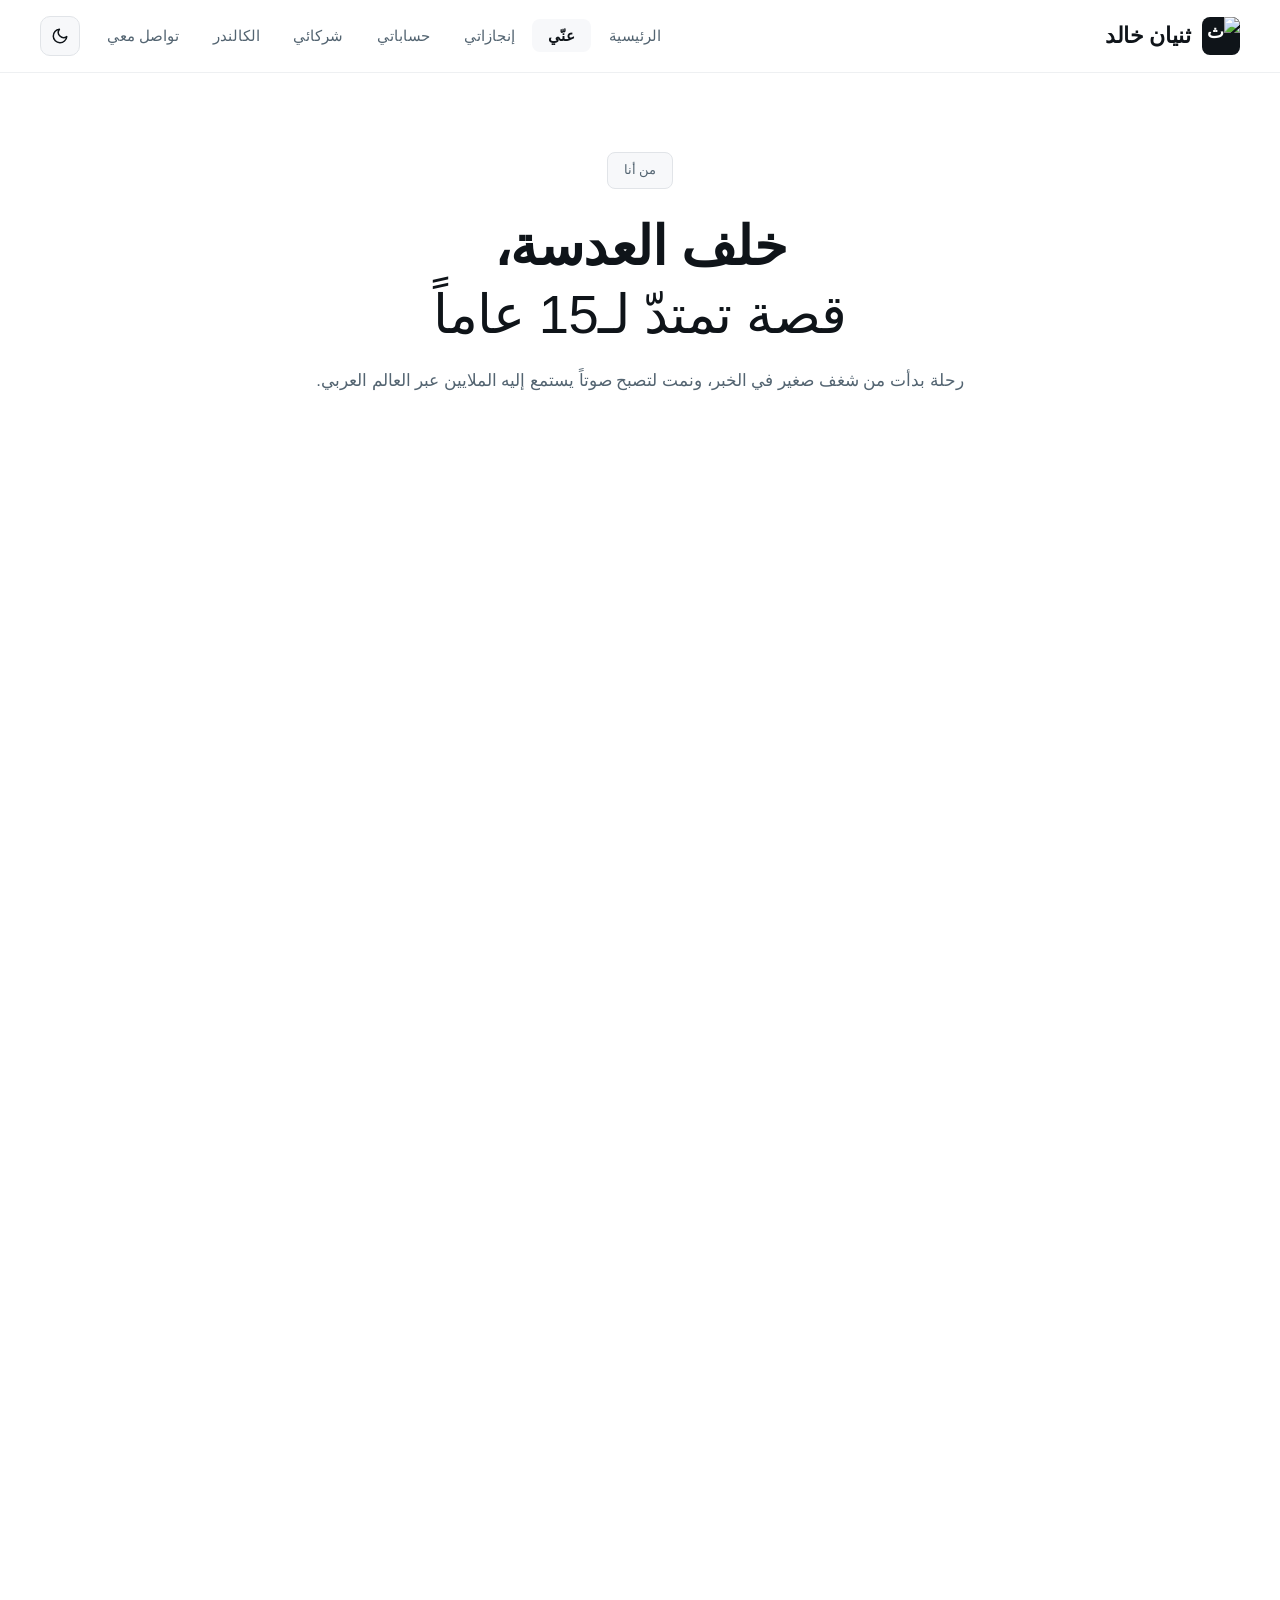
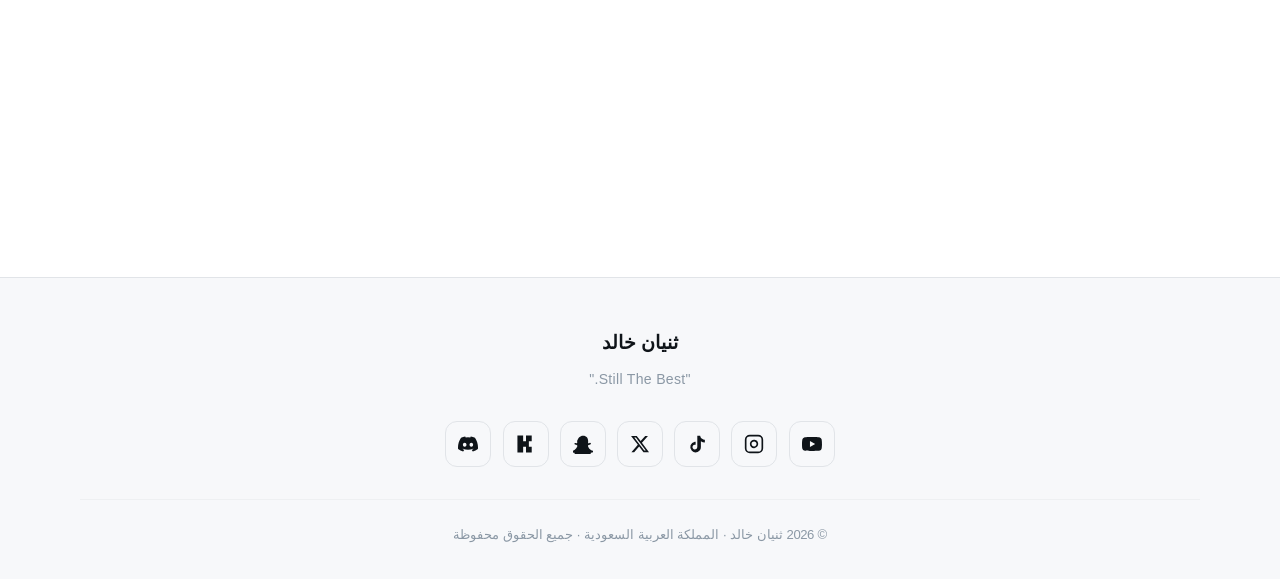
==== commit 5da6b1fd: "Add files via upload" ====
--- a/about.html
+++ b/about.html
@@ -104,7 +104,7 @@
 }
 .value-icon svg{width:18px;height:18px}
 .value-item h4{
-  font-family:'Thmanyah Display',serif;
+  font-family:'IBM Plex Sans Arabic',sans-serif;
   font-size:1.05rem;
   font-weight:700;
   color:var(--text);
@@ -146,6 +146,7 @@
         <li><a href="achievements.html">إنجازاتي</a></li>
         <li><a href="social.html">حساباتي</a></li>
         <li><a href="partners.html">شركائي</a></li>
+        <li><a href="calendar.html">الكالندر</a></li>
         <li><a href="contact.html">تواصل معي</a></li>
       </ul>
     </nav>
@@ -161,7 +162,7 @@
   <div class="container">
     <section class="page-hero">
       <div class="breadcrumb">من أنا</div>
-      <h1>خلف <span class="accent">العدسة</span>،<br>قصة تمتدّ لـ<span class="num"> 15</span> عاماً</h1>
+      <h1>خلف العدسة،<br><span class="accent">قصة تمتدّ لـ<span class="num"> 15</span> عاماً</span></h1>
       <p class="lead">رحلة بدأت من شغف صغير في الخبر، ونمت لتصبح صوتاً يستمع إليه الملايين عبر العالم العربي.</p>
     </section>
 
--- a/styles.css
+++ b/styles.css
@@ -99,8 +99,8 @@
   transition:all .3s ease;
 }
 .brand{
-  font-family:'Thmanyah Display',serif;
-  font-size:1.4rem;
+  font-family:'IBM Plex Sans Arabic',sans-serif;
+  font-size:1.35rem;
   font-weight:700;
   color:var(--text);
   letter-spacing:-.3px;
@@ -116,7 +116,7 @@
   align-items:center;
   justify-content:center;
   color:var(--bg);
-  font-family:'Thmanyah Display',serif;
+  font-family:'IBM Plex Sans Arabic',sans-serif;
   font-size:1.1rem;
   font-weight:700;
   overflow:hidden;
@@ -232,18 +232,18 @@
   font-weight:500;
 }
 .page-hero h1{
-  font-family:'Thmanyah Display',serif;
-  font-size:clamp(2rem,4.5vw,3.5rem);
-  font-weight:700;
-  color:var(--text);
-  line-height:1.2;
+  font-family:'IBM Plex Sans Arabic',sans-serif;
+  font-size:clamp(2rem,4.5vw,3.4rem);
+  font-weight:700;
+  color:var(--text);
+  line-height:1.25;
   margin-bottom:1rem;
   letter-spacing:-.5px;
 }
 .page-hero h1 .accent{
   color:var(--text);
-  font-style:italic;
-  font-weight:500;
+  font-weight:300;
+  font-style:normal;
 }
 .page-hero p.lead{
   font-size:1.05rem;
@@ -251,18 +251,18 @@
   max-width:680px;
   margin:0 auto;
   font-weight:400;
-  line-height:1.8;
+  line-height:1.85;
 }
 
 /* ===== العناوين ===== */
 .section-title{
-  font-family:'Thmanyah Display',serif;
-  font-size:clamp(1.6rem,3vw,2.2rem);
+  font-family:'IBM Plex Sans Arabic',sans-serif;
+  font-size:clamp(1.5rem,2.8vw,2rem);
   font-weight:700;
   color:var(--text);
   margin-bottom:.7rem;
   letter-spacing:-.3px;
-  line-height:1.3;
+  line-height:1.35;
 }
 .section-subtitle{
   color:var(--text-soft);
@@ -361,8 +361,8 @@
   text-align:center;
 }
 .footer-brand{
-  font-family:'Thmanyah Display',serif;
-  font-size:1.25rem;
+  font-family:'IBM Plex Sans Arabic',sans-serif;
+  font-size:1.2rem;
   font-weight:700;
   color:var(--text);
   margin-bottom:.5rem;
@@ -371,7 +371,8 @@
   color:var(--text-muted);
   font-size:.88rem;
   margin-bottom:1.8rem;
-  font-style:italic;
+  font-family:'Inter',sans-serif;
+  letter-spacing:.3px;
 }
 .footer-social{
   display:flex;
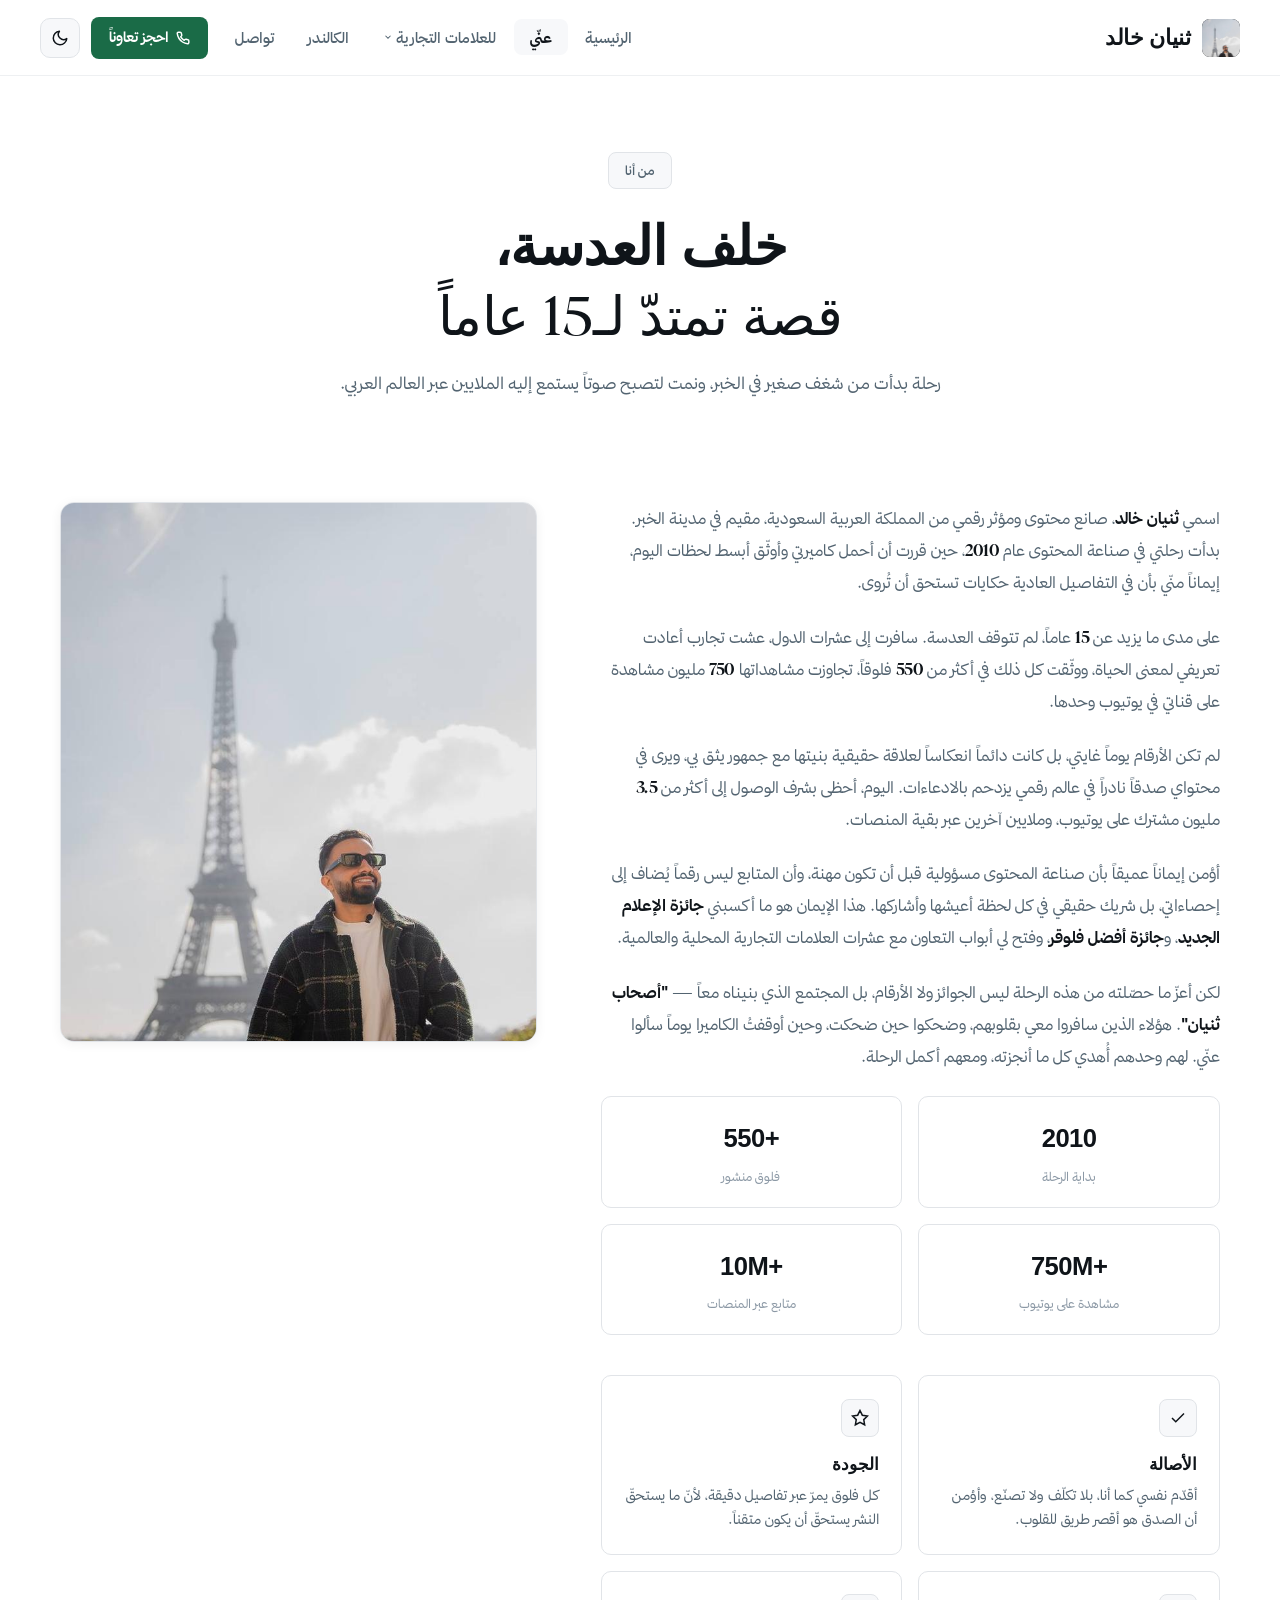
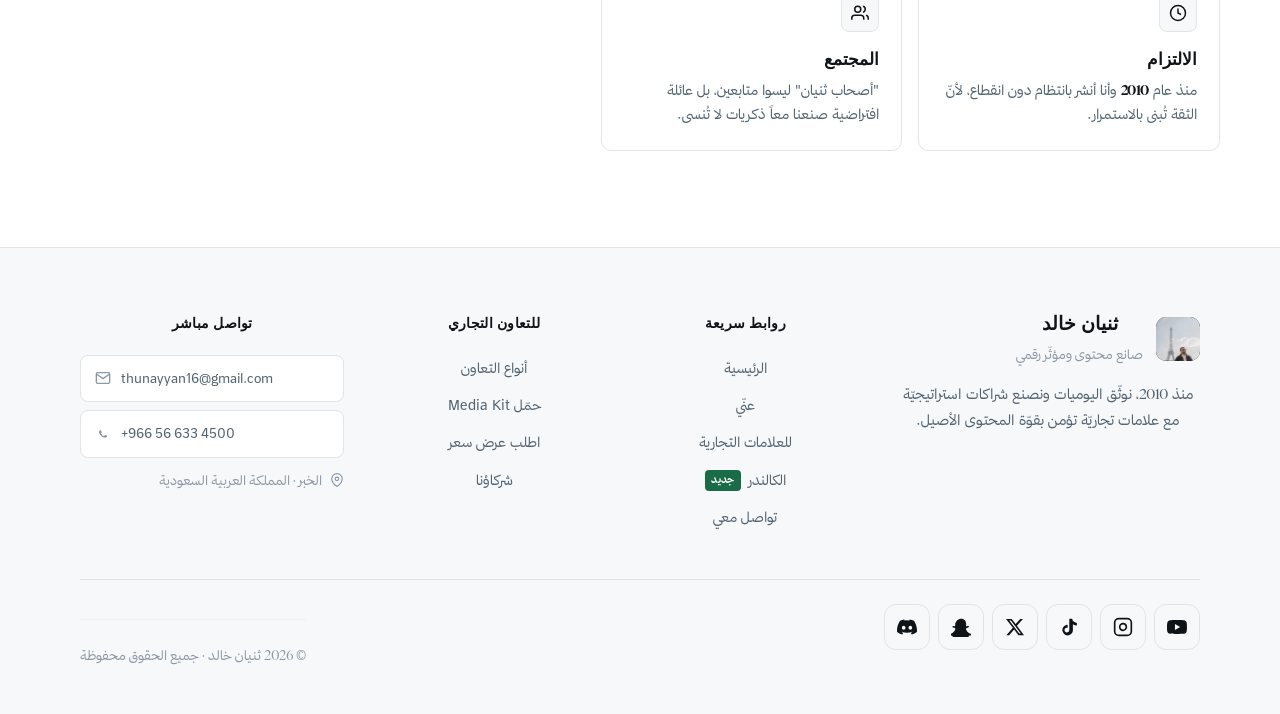
==== commit 3227d87d: "Add files via upload" ====
--- a/about.html
+++ b/about.html
@@ -3,9 +3,36 @@
 <head>
 <meta charset="UTF-8">
 <meta name="viewport" content="width=device-width, initial-scale=1.0">
-<title>عنّي | ثنيان خالد</title>
-<meta name="description" content="تعرّف على ثنيان خالد، صانع المحتوى السعودي ورائد توثيق اليوميات منذ عام 2010">
+<title>عنّي | ثنيان خالد · قصة 15 عاماً من صناعة المحتوى</title>
+<meta name="description" content="تعرّف على ثنيان خالد، صانع المحتوى السعودي ورائد توثيق اليوميات منذ 2010. 3.5M+ مشترك و 750M+ مشاهدة.">
+
+<meta name="title" content="عنّي | ثنيان خالد · قصة 15 عاماً من صناعة المحتوى">
+<meta name="robots" content="index, follow, max-image-preview:large">
+<meta name="author" content="Thunayyan Khalid">
+<meta name="geo.region" content="SA">
+<meta name="theme-color" content="#0f1419">
+
+<!-- Open Graph -->
+<meta property="og:type" content="website">
+<meta property="og:url" content="https://saealsh.github.io/toun/about.html">
+<meta property="og:title" content="عنّي | ثنيان خالد · قصة 15 عاماً من صناعة المحتوى">
+<meta property="og:description" content="تعرّف على ثنيان خالد، صانع المحتوى السعودي ورائد توثيق اليوميات منذ 2010. 3.5M+ مشترك و 750M+ مشاهدة.">
+<meta property="og:image" content="https://saealsh.github.io/toun/thunayyan.jpg">
+<meta property="og:locale" content="ar_SA">
+<meta property="og:site_name" content="ثنيان خالد">
+
+<!-- Twitter -->
+<meta name="twitter:card" content="summary_large_image">
+<meta name="twitter:site" content="@Thunayyan16">
+<meta name="twitter:title" content="عنّي | ثنيان خالد · قصة 15 عاماً من صناعة المحتوى">
+<meta name="twitter:description" content="تعرّف على ثنيان خالد، صانع المحتوى السعودي ورائد توثيق اليوميات منذ 2010. 3.5M+ مشترك و 750M+ مشاهدة.">
+<meta name="twitter:image" content="https://saealsh.github.io/toun/thunayyan.jpg">
+
+<!-- Canonical -->
+<link rel="canonical" href="https://saealsh.github.io/toun/about.html">
 <link rel="icon" type="image/jpeg" href="thunayyan.jpg">
+<link rel="preconnect" href="https://fonts.googleapis.com">
+<link rel="preconnect" href="https://fonts.gstatic.com" crossorigin>
 <link rel="stylesheet" href="styles.css">
 <style>
 .about-grid{
@@ -131,32 +158,9 @@
 }
 </style>
 </head>
-<body>
-
-<header class="site-header">
-  <a href="index.html" class="brand">
-    <span class="brand-mark"><img src="thunayyan.jpg" alt="ث"></span>
-    <span>ثنيان خالد</span>
-  </a>
-  <div class="nav-wrapper">
-    <nav>
-      <ul class="nav-menu">
-        <li><a href="index.html">الرئيسية</a></li>
-        <li><a href="about.html" class="active">عنّي</a></li>
-        <li><a href="achievements.html">إنجازاتي</a></li>
-        <li><a href="social.html">حساباتي</a></li>
-        <li><a href="partners.html">شركائي</a></li>
-        <li><a href="calendar.html">الكالندر</a></li>
-        <li><a href="contact.html">تواصل معي</a></li>
-      </ul>
-    </nav>
-    <button class="theme-toggle" aria-label="تبديل الوضع">
-      <svg class="icon-moon" viewBox="0 0 24 24" fill="none" stroke="currentColor" stroke-width="2" stroke-linecap="round" stroke-linejoin="round"><path d="M21 12.79A9 9 0 1 1 11.21 3 7 7 0 0 0 21 12.79z"/></svg>
-      <svg class="icon-sun" viewBox="0 0 24 24" fill="none" stroke="currentColor" stroke-width="2" stroke-linecap="round" stroke-linejoin="round"><circle cx="12" cy="12" r="5"/><line x1="12" y1="1" x2="12" y2="3"/><line x1="12" y1="21" x2="12" y2="23"/><line x1="4.22" y1="4.22" x2="5.64" y2="5.64"/><line x1="18.36" y1="18.36" x2="19.78" y2="19.78"/><line x1="1" y1="12" x2="3" y2="12"/><line x1="21" y1="12" x2="23" y2="12"/><line x1="4.22" y1="19.78" x2="5.64" y2="18.36"/><line x1="18.36" y1="5.64" x2="19.78" y2="4.22"/></svg>
-    </button>
-    <button class="menu-toggle" aria-label="القائمة">☰</button>
-  </div>
-</header>
+<body data-page="about">
+
+<div id="site-header-slot"></div>
 
 <main>
   <div class="container">
@@ -240,23 +244,8 @@
   </div>
 </main>
 
-<footer class="site-footer">
-  <div class="container">
-    <div class="footer-brand">ثنيان خالد</div>
-    <div class="footer-quote">"Still The Best."</div>
-    <div class="footer-social">
-      <a href="https://www.youtube.com/channel/UCtAUHu0stm1w5Sw_m1CaIKw" target="_blank" rel="noopener" class="social-icon-frame" aria-label="YouTube"><svg viewBox="0 0 24 24" fill="currentColor"><path d="M23.498 6.186a3.016 3.016 0 00-2.122-2.136C19.505 3.545 12 3.545 12 3.545s-7.505 0-9.377.505A3.017 3.017 0 00.502 6.186C0 8.07 0 12 0 12s0 3.93.502 5.814a3.016 3.016 0 002.122 2.136c1.871.505 9.376.505 9.376.505s7.505 0 9.377-.505a3.015 3.015 0 002.122-2.136C24 15.93 24 12 24 12s0-3.93-.502-5.814zM9.545 15.568V8.432L15.818 12l-6.273 3.568z"/></svg></a>
-      <a href="https://www.instagram.com/thunayyan16" target="_blank" rel="noopener" class="social-icon-frame" aria-label="Instagram"><svg viewBox="0 0 24 24" fill="none" stroke="currentColor" stroke-width="2"><rect x="2" y="2" width="20" height="20" rx="5"/><path d="M16 11.37A4 4 0 1112.63 8 4 4 0 0116 11.37z"/><line x1="17.5" y1="6.5" x2="17.51" y2="6.5"/></svg></a>
-      <a href="https://www.tiktok.com/@tounk16" target="_blank" rel="noopener" class="social-icon-frame" aria-label="TikTok"><svg viewBox="0 0 24 24" fill="currentColor"><path d="M19.59 6.69a4.83 4.83 0 01-3.77-4.25V2h-3.45v13.67a2.89 2.89 0 01-5.2 1.74 2.89 2.89 0 012.31-4.64 2.93 2.93 0 01.88.13V9.4a6.84 6.84 0 00-1-.05A6.33 6.33 0 005.8 20.1a6.34 6.34 0 0010.86-4.43v-7a8.16 8.16 0 004.77 1.52v-3.4a4.85 4.85 0 01-1.84-.1z"/></svg></a>
-      <a href="https://x.com/Thunayyan16" target="_blank" rel="noopener" class="social-icon-frame" aria-label="X"><svg viewBox="0 0 24 24" fill="currentColor"><path d="M18.244 2.25h3.308l-7.227 8.26 8.502 11.24H16.17l-5.214-6.817L4.99 21.75H1.68l7.73-8.835L1.254 2.25H8.08l4.713 6.231zm-1.161 17.52h1.833L7.084 4.126H5.117z"/></svg></a>
-      <a href="https://www.snapchat.com/@toun16" target="_blank" rel="noopener" class="social-icon-frame" aria-label="Snapchat"><svg viewBox="0 0 24 24" fill="currentColor"><path d="M12.166 2c4.038 0 5.962 2.954 6.013 6.273.012.91 0 1.81-.077 2.692.078.046.252.103.575.103.337-.012.736-.103 1.171-.32.122-.06.272-.106.435-.106.21 0 .42.043.575.106.42.156.658.45.658.79.012.41-.353.789-1.092 1.083-.139.057-.32.117-.512.18-.633.207-1.594.519-1.85 1.122-.135.32-.082.731.156 1.225v.012c.078.18 2.014 4.434 6.18 5.118.319.052.55.343.532.665a.872.872 0 01-.046.227c-.27.633-1.402 1.097-3.466 1.42-.066.094-.135.45-.18.661-.045.21-.09.428-.156.66a.582.582 0 01-.607.426h-.024c-.135 0-.33-.024-.575-.075-.378-.075-.84-.15-1.42-.15-.34 0-.687.024-1.039.085-.681.117-1.27.532-1.949 1.018-.972.687-2.073 1.466-3.726 1.466l-.156-.005c-.045.005-.105.005-.165.005-1.654 0-2.755-.779-3.726-1.466-.681-.486-1.268-.901-1.95-1.018a6.115 6.115 0 00-1.039-.084c-.61 0-1.091.094-1.42.16-.234.046-.435.082-.575.082a.582.582 0 01-.622-.434c-.06-.221-.105-.45-.15-.66-.045-.211-.117-.563-.18-.657-2.064-.323-3.196-.787-3.466-1.42a.866.866 0 01-.046-.227.642.642 0 01.532-.665c4.166-.684 6.102-4.938 6.18-5.118v-.012c.238-.494.29-.906.156-1.225-.256-.603-1.217-.915-1.85-1.122a16.32 16.32 0 01-.512-.18c-.989-.39-1.137-.866-1.087-1.194.082-.45.706-.78 1.22-.78.151 0 .272.024.39.082.45.21.85.32 1.181.32.354 0 .55-.082.62-.121-.077-.882-.09-1.782-.077-2.692C6.204 4.954 8.128 2 12.166 2z"/></svg></a>
-      <a href="https://kick.com/thunayyan16" target="_blank" rel="noopener" class="social-icon-frame" aria-label="Kick"><svg viewBox="0 0 24 24" fill="currentColor"><path d="M1.714 1.714h6.857v6.857h3.429V1.714h6.857v6.857h-3.429v6.858h3.429v6.857h-6.857v-6.857H8.571v6.857H1.714V1.714z"/></svg></a>
-      <a href="https://discord.com/invite/25SVM4dC" target="_blank" rel="noopener" class="social-icon-frame" aria-label="Discord"><svg viewBox="0 0 24 24" fill="currentColor"><path d="M20.317 4.37a19.791 19.791 0 00-4.885-1.515.074.074 0 00-.079.037c-.21.375-.444.864-.608 1.25a18.27 18.27 0 00-5.487 0 12.64 12.64 0 00-.617-1.25.077.077 0 00-.079-.037A19.736 19.736 0 003.677 4.37a.07.07 0 00-.032.027C.533 9.046-.32 13.58.099 18.057a.082.082 0 00.031.057 19.9 19.9 0 005.993 3.03.078.078 0 00.084-.028 14.09 14.09 0 001.226-1.994.076.076 0 00-.041-.106 13.107 13.107 0 01-1.872-.892.077.077 0 01-.008-.128 10.2 10.2 0 00.372-.292.074.074 0 01.077-.01c3.928 1.793 8.18 1.793 12.062 0a.074.074 0 01.078.01c.12.098.246.198.373.292a.077.077 0 01-.006.127 12.299 12.299 0 01-1.873.892.077.077 0 00-.041.107c.36.698.772 1.362 1.225 1.993a.076.076 0 00.084.028 19.839 19.839 0 006.002-3.03.077.077 0 00.032-.054c.5-5.177-.838-9.674-3.549-13.66a.061.061 0 00-.031-.03zM8.02 15.33c-1.183 0-2.157-1.085-2.157-2.419 0-1.333.956-2.419 2.157-2.419 1.21 0 2.176 1.096 2.157 2.42 0 1.333-.956 2.418-2.157 2.418zm7.975 0c-1.183 0-2.157-1.085-2.157-2.419 0-1.333.955-2.419 2.157-2.419 1.21 0 2.176 1.096 2.157 2.42 0 1.333-.946 2.418-2.157 2.418z"/></svg></a>
-    </div>
-    <div class="footer-copy">© <span class="num">2026</span> ثنيان خالد · المملكة العربية السعودية · جميع الحقوق محفوظة</div>
-  </div>
-</footer>
-
-<script src="script.js"></script>
+<div id="site-footer-slot"></div>
+
+<script src="script.js" defer></script>
 </body>
 </html>
--- a/styles.css
+++ b/styles.css
@@ -30,10 +30,14 @@
   --accent:#0f1419;
   --accent-hover:#272c34;
   --accent-soft:#f0f1f3;
+  --brand:#1a6b47;
+  --brand-hover:#155538;
+  --brand-soft:#e8f3ed;
   --success:#10b981;
   --shadow-sm:0 1px 2px rgba(15,20,25,.04);
   --shadow:0 2px 12px rgba(15,20,25,.06);
   --shadow-lg:0 8px 28px rgba(15,20,25,.08);
+  --shadow-xl:0 16px 40px rgba(15,20,25,.10);
 }
 
 /* ===== الوضع الليلي ===== */
@@ -50,10 +54,14 @@
   --accent:#f0f6fc;
   --accent-hover:#c9d1d9;
   --accent-soft:#21262d;
+  --brand:#3fb88e;
+  --brand-hover:#5fc9a3;
+  --brand-soft:#1a3528;
   --success:#3fb950;
   --shadow-sm:0 1px 2px rgba(0,0,0,.3);
   --shadow:0 2px 12px rgba(0,0,0,.4);
   --shadow-lg:0 8px 28px rgba(0,0,0,.5);
+  --shadow-xl:0 16px 40px rgba(0,0,0,.6);
 }
 
 *{margin:0;padding:0;box-sizing:border-box}
@@ -460,3 +468,357 @@
   .theme-toggle,.menu-toggle{width:36px;height:36px}
   .brand-mark{width:32px;height:32px}
 }
+
+/* ============================================
+   الإضافات الجديدة - المرحلة 1
+   ============================================ */
+
+/* ===== Header CTA ===== */
+.header-cta{
+  display:inline-flex;
+  align-items:center;
+  gap:.45rem;
+  padding:.55rem 1.1rem;
+  background:var(--brand);
+  color:#fff;
+  border-radius:8px;
+  font-size:.88rem;
+  font-weight:600;
+  transition:all .2s ease;
+  text-decoration:none;
+  white-space:nowrap;
+}
+.header-cta:hover{
+  background:var(--brand-hover);
+  transform:translateY(-1px);
+  box-shadow:0 4px 12px rgba(26,107,71,.25);
+}
+.header-cta svg{flex-shrink:0}
+
+/* ===== Header scrolled state ===== */
+.site-header{
+  transition:box-shadow .25s ease, background-color .25s ease;
+}
+.site-header.scrolled{
+  box-shadow:0 1px 3px rgba(0,0,0,.04);
+}
+
+/* ===== Dropdown Menu ===== */
+.nav-menu .has-dropdown{
+  position:relative;
+}
+.nav-menu .has-dropdown > a{
+  display:inline-flex;
+  align-items:center;
+}
+.dropdown-menu{
+  position:absolute;
+  top:100%;
+  right:0;
+  margin-top:.5rem;
+  min-width:280px;
+  background:var(--bg-card);
+  border:1px solid var(--border);
+  border-radius:12px;
+  padding:.5rem;
+  box-shadow:var(--shadow-lg);
+  opacity:0;
+  visibility:hidden;
+  transform:translateY(-8px);
+  transition:all .2s ease;
+  z-index:99;
+}
+.has-dropdown:hover .dropdown-menu,
+.has-dropdown.open .dropdown-menu{
+  opacity:1;
+  visibility:visible;
+  transform:translateY(0);
+}
+.dropdown-item{
+  display:flex;
+  flex-direction:column;
+  padding:.7rem .9rem;
+  border-radius:8px;
+  text-decoration:none;
+  transition:background .15s ease;
+}
+.dropdown-item:hover{
+  background:var(--bg-soft);
+}
+.dropdown-item strong{
+  font-weight:600;
+  color:var(--text);
+  font-size:.92rem;
+  margin-bottom:.1rem;
+}
+.dropdown-item span{
+  font-size:.78rem;
+  color:var(--text-muted);
+}
+
+/* ===== Sticky CTA للموبايل ===== */
+.mobile-sticky-cta{
+  display:none;
+  position:fixed;
+  bottom:1.2rem;
+  left:1.2rem;
+  right:1.2rem;
+  z-index:90;
+  padding:.95rem 1.2rem;
+  background:var(--brand);
+  color:#fff;
+  border-radius:12px;
+  font-weight:700;
+  font-size:.95rem;
+  align-items:center;
+  justify-content:center;
+  gap:.6rem;
+  text-decoration:none;
+  box-shadow:0 8px 24px rgba(26,107,71,.35);
+  transform:translateY(120%);
+  transition:transform .35s cubic-bezier(.16,1,.3,1);
+}
+.mobile-sticky-cta.visible{transform:translateY(0)}
+
+@media (max-width:840px){
+  .mobile-sticky-cta{display:flex}
+  .site-footer{padding-bottom:6rem}
+}
+
+/* ===== Footer الجديد ===== */
+.site-footer{
+  margin-top:6rem;
+  padding:4rem 2.5rem 2rem;
+  background:var(--bg-soft);
+  border-top:1px solid var(--border);
+}
+.footer-grid{
+  display:grid;
+  grid-template-columns:1.5fr 1fr 1fr 1.3fr;
+  gap:3rem;
+  margin-bottom:3rem;
+}
+.footer-brand-wrap{
+  display:flex;
+  align-items:center;
+  gap:.8rem;
+  margin-bottom:1rem;
+}
+.footer-mark{
+  width:44px;height:44px;
+  border-radius:10px;
+  overflow:hidden;
+  flex-shrink:0;
+  background:var(--accent);
+}
+.footer-mark img{
+  width:100%;
+  height:100%;
+  object-fit:cover;
+  object-position:center top;
+}
+.footer-brand{
+  font-family:'IBM Plex Sans Arabic',sans-serif;
+  font-size:1.2rem;
+  font-weight:700;
+  color:var(--text);
+  line-height:1.2;
+}
+.footer-tagline{
+  font-size:.82rem;
+  color:var(--text-muted);
+  margin-top:.15rem;
+}
+.footer-desc{
+  font-size:.9rem;
+  color:var(--text-soft);
+  line-height:1.8;
+  margin:0;
+}
+.footer-heading{
+  font-family:'IBM Plex Sans Arabic',sans-serif;
+  font-size:.85rem;
+  font-weight:700;
+  color:var(--text);
+  margin-bottom:1.2rem;
+  letter-spacing:.3px;
+}
+.footer-links{
+  list-style:none;
+  padding:0;
+  margin:0;
+  display:flex;
+  flex-direction:column;
+  gap:.7rem;
+}
+.footer-links a{
+  font-size:.88rem;
+  color:var(--text-soft);
+  transition:color .15s ease;
+  text-decoration:none;
+  display:inline-flex;
+  align-items:center;
+  gap:.5rem;
+}
+.footer-links a:hover{color:var(--text)}
+.footer-new{
+  font-size:.65rem;
+  font-weight:700;
+  padding:.1rem .4rem;
+  background:var(--brand);
+  color:#fff;
+  border-radius:4px;
+  letter-spacing:.2px;
+}
+.footer-contact{
+  display:flex;
+  align-items:center;
+  gap:.6rem;
+  padding:.7rem .9rem;
+  background:var(--bg-card);
+  border:1px solid var(--border);
+  border-radius:8px;
+  font-size:.83rem;
+  color:var(--text-soft);
+  margin-bottom:.5rem;
+  text-decoration:none;
+  transition:all .2s ease;
+  direction:ltr;
+}
+.footer-contact:hover{
+  border-color:var(--text-muted);
+  color:var(--text);
+}
+.footer-contact svg{flex-shrink:0;color:var(--text-muted)}
+.footer-location{
+  display:flex;
+  align-items:center;
+  gap:.5rem;
+  font-size:.82rem;
+  color:var(--text-muted);
+  margin-top:.7rem;
+}
+.footer-divider{
+  height:1px;
+  background:var(--border);
+  margin-bottom:1.5rem;
+}
+.footer-bottom{
+  display:flex;
+  justify-content:space-between;
+  align-items:center;
+  gap:1.5rem;
+  flex-wrap:wrap;
+}
+.footer-social{
+  display:flex;
+  gap:.5rem;
+  flex-wrap:wrap;
+}
+.footer-copy{
+  font-size:.82rem;
+  color:var(--text-muted);
+}
+
+/* ===== Toast ===== */
+.toast{
+  position:fixed;
+  bottom:30px;
+  left:50%;
+  transform:translateX(-50%) translateY(20px);
+  background:var(--accent);
+  color:var(--bg);
+  padding:.9rem 1.4rem;
+  border-radius:10px;
+  font-weight:600;
+  font-size:.9rem;
+  z-index:9999;
+  opacity:0;
+  transition:all .3s ease;
+  box-shadow:var(--shadow-lg);
+  max-width:90%;
+}
+.toast.visible{
+  opacity:1;
+  transform:translateX(-50%) translateY(0);
+}
+.toast-error{background:#dc2626;color:#fff}
+
+/* ===== Body lock عند فتح قائمة الموبايل ===== */
+body.menu-open{overflow:hidden}
+
+/* ============================================
+   استجابة الفوتر للأجهزة
+   ============================================ */
+@media (max-width:1024px){
+  .footer-grid{
+    grid-template-columns:1fr 1fr;
+    gap:2.5rem;
+  }
+}
+@media (max-width:600px){
+  .footer-grid{
+    grid-template-columns:1fr;
+    gap:2rem;
+  }
+  .site-footer{padding:3rem 1.5rem 6rem}
+  .footer-bottom{flex-direction:column;gap:1rem;text-align:center}
+}
+
+/* ============================================
+   تعديلات على الـ Header للقائمة الجديدة
+   ============================================ */
+@media (max-width:840px){
+  .header-cta{display:none}
+  .dropdown-menu{
+    position:static;
+    box-shadow:none;
+    border:none;
+    background:transparent;
+    padding:0 0 0 1rem;
+    margin-top:.3rem;
+    opacity:1;
+    visibility:visible;
+    transform:none;
+    min-width:0;
+    max-height:0;
+    overflow:hidden;
+    transition:max-height .3s ease;
+  }
+  .has-dropdown.open .dropdown-menu{max-height:500px}
+  .dropdown-item{padding:.6rem .8rem}
+  .dropdown-item strong{font-size:.88rem}
+  .dropdown-item span{font-size:.75rem}
+  .nav-menu .has-dropdown > a svg{
+    transition:transform .2s;
+  }
+  .has-dropdown.open > a svg{transform:rotate(180deg)}
+}
+
+@media (min-width:841px){
+  /* تأكيد إخفاء menu-toggle في الديسكتوب */
+  .menu-toggle{display:none}
+}
+
+/* ============================================
+   Brand color للأزرار الرئيسية
+   ============================================ */
+.btn-brand{
+  background:var(--brand);
+  color:#fff;
+}
+.btn-brand:hover{
+  background:var(--brand-hover);
+  transform:translateY(-1px);
+  box-shadow:0 6px 16px rgba(26,107,71,.25);
+}
+
+/* تحديث الزر الأساسي ليستخدم اللون المميّز */
+.btn-primary{
+  background:var(--brand);
+  color:#fff;
+}
+.btn-primary:hover{
+  background:var(--brand-hover);
+}
+
